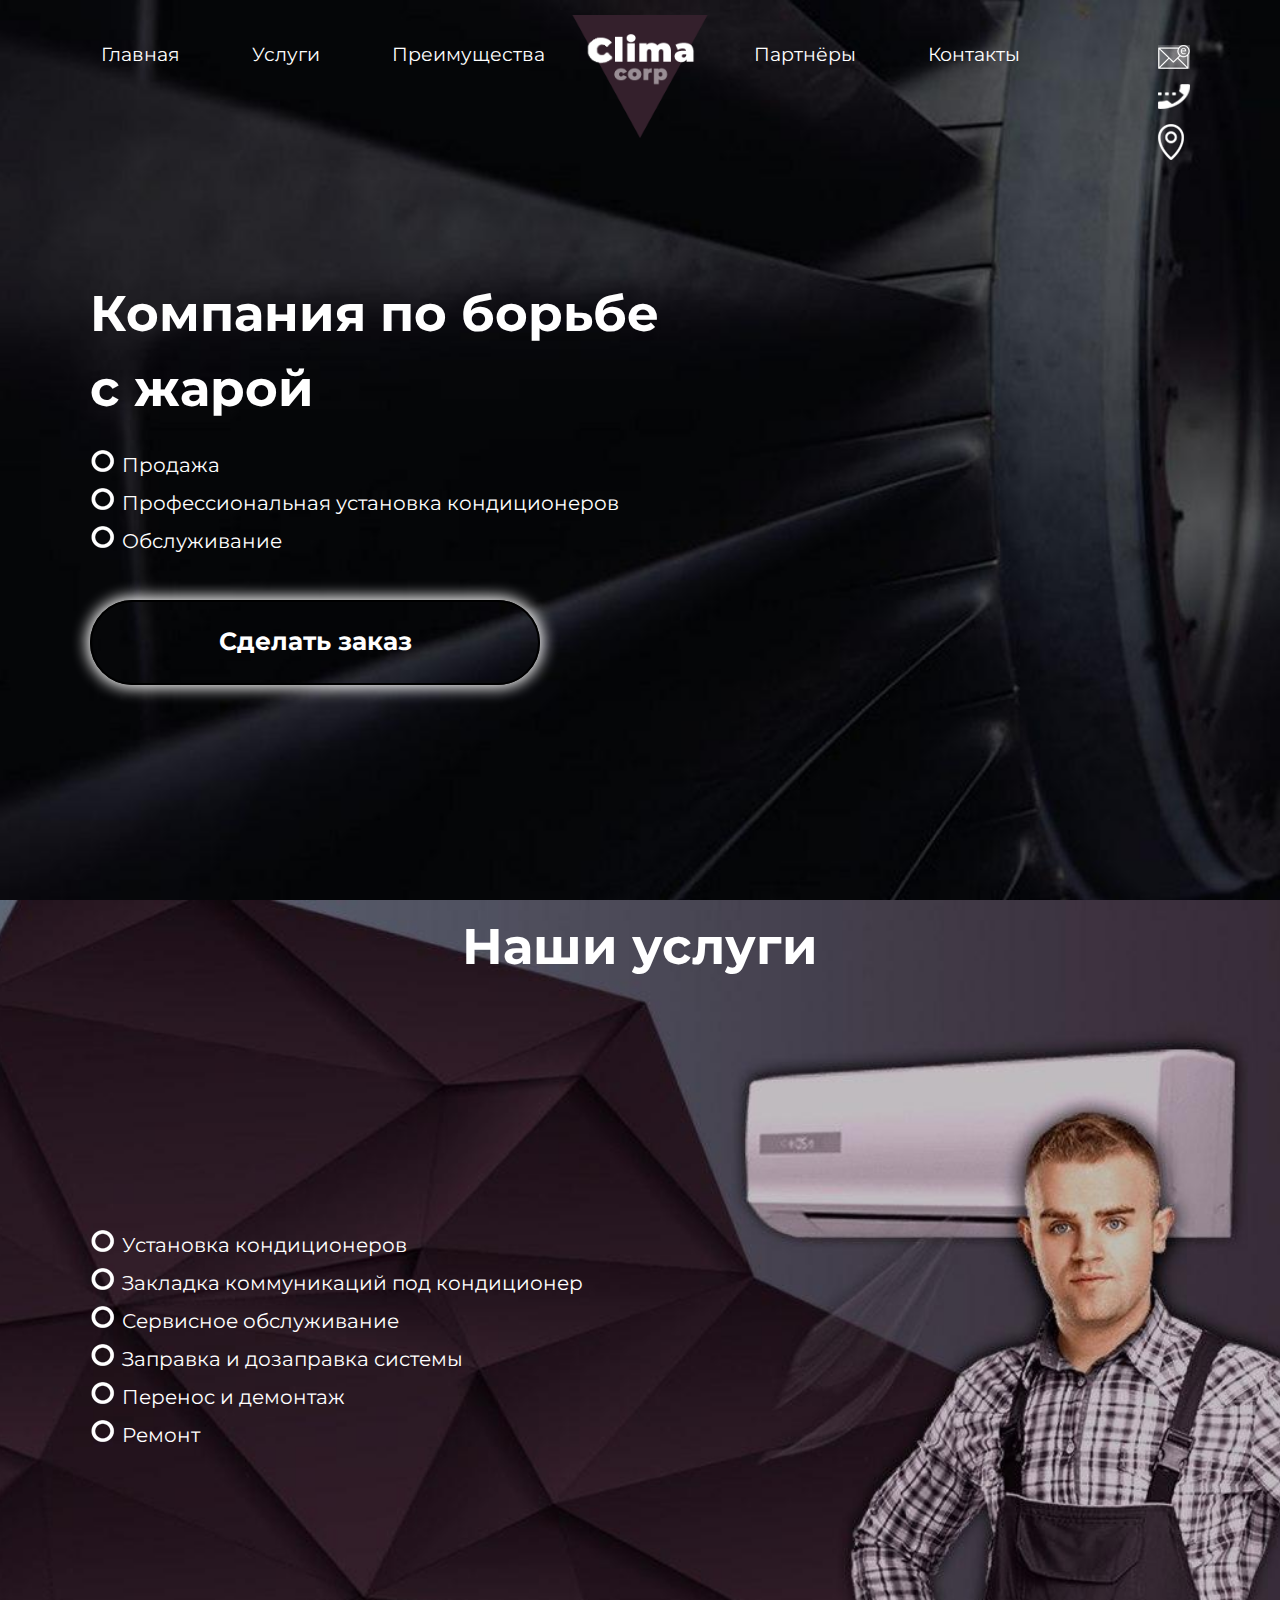
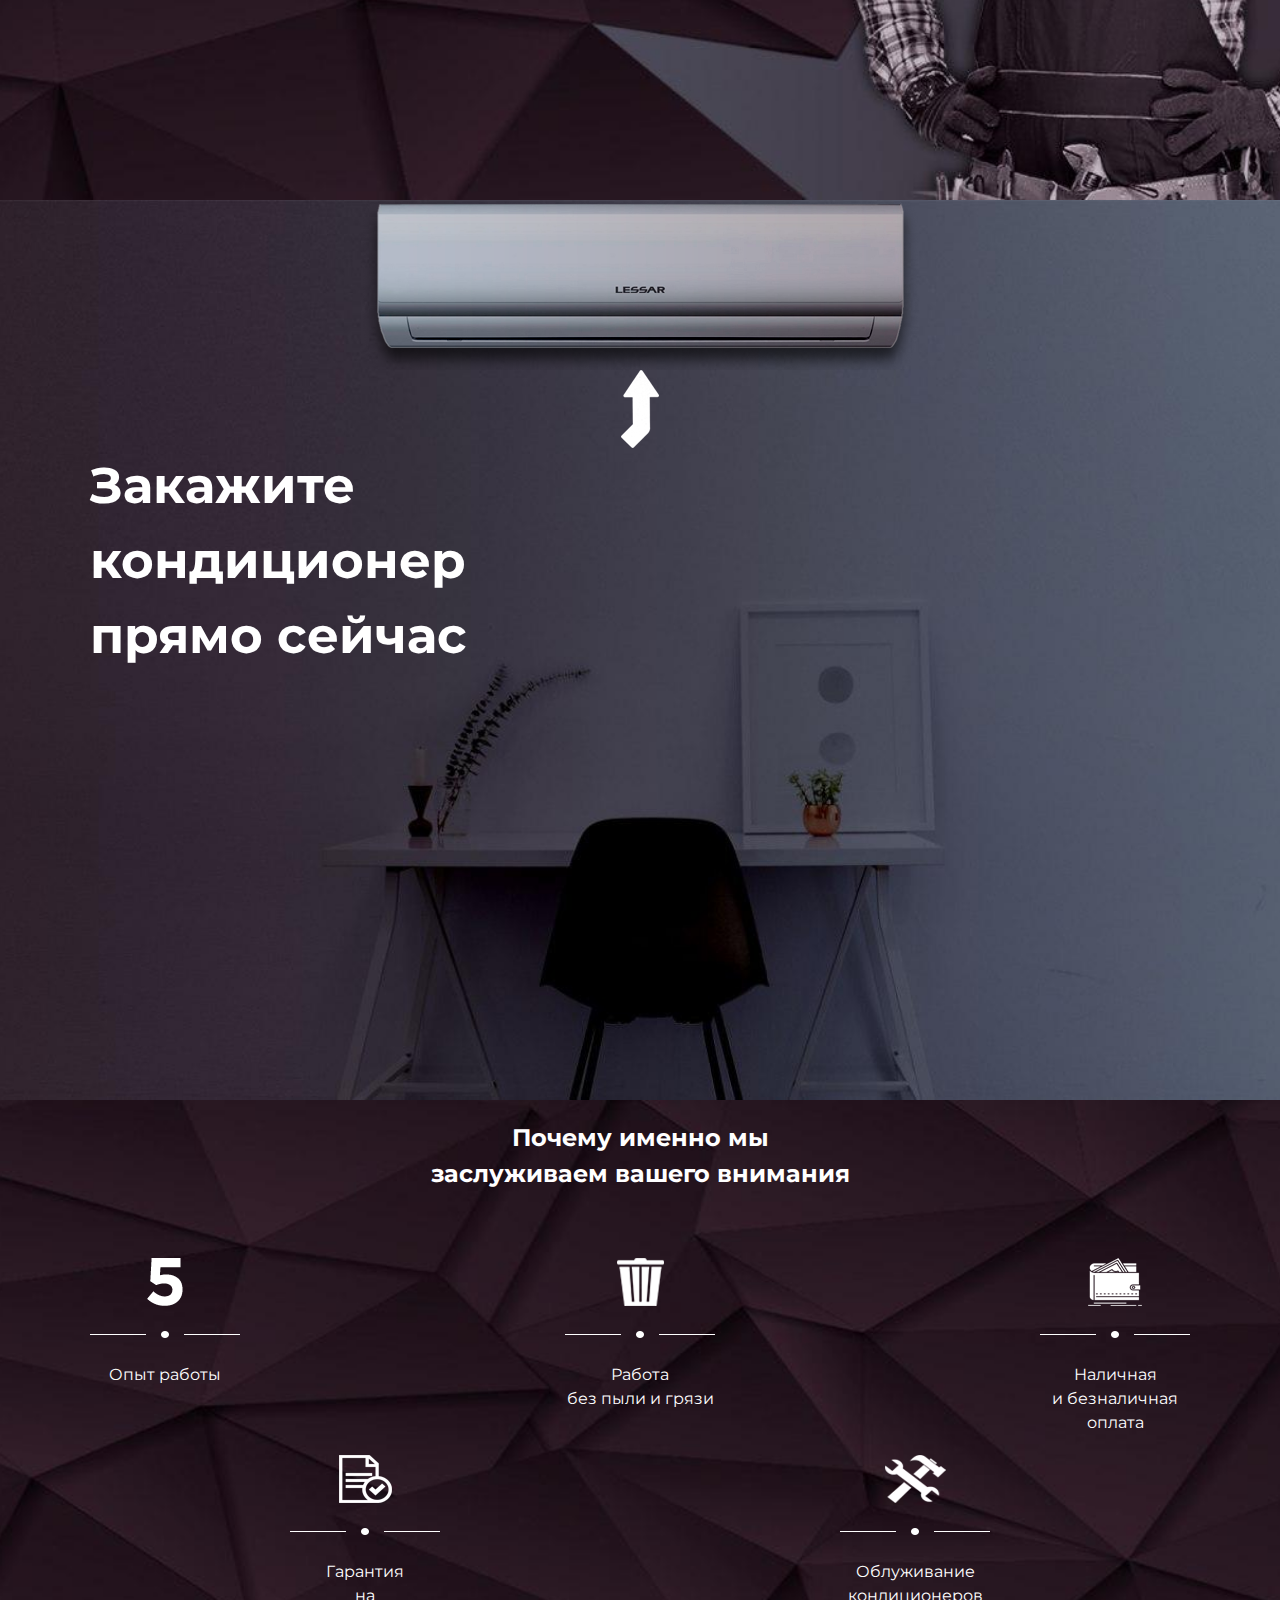
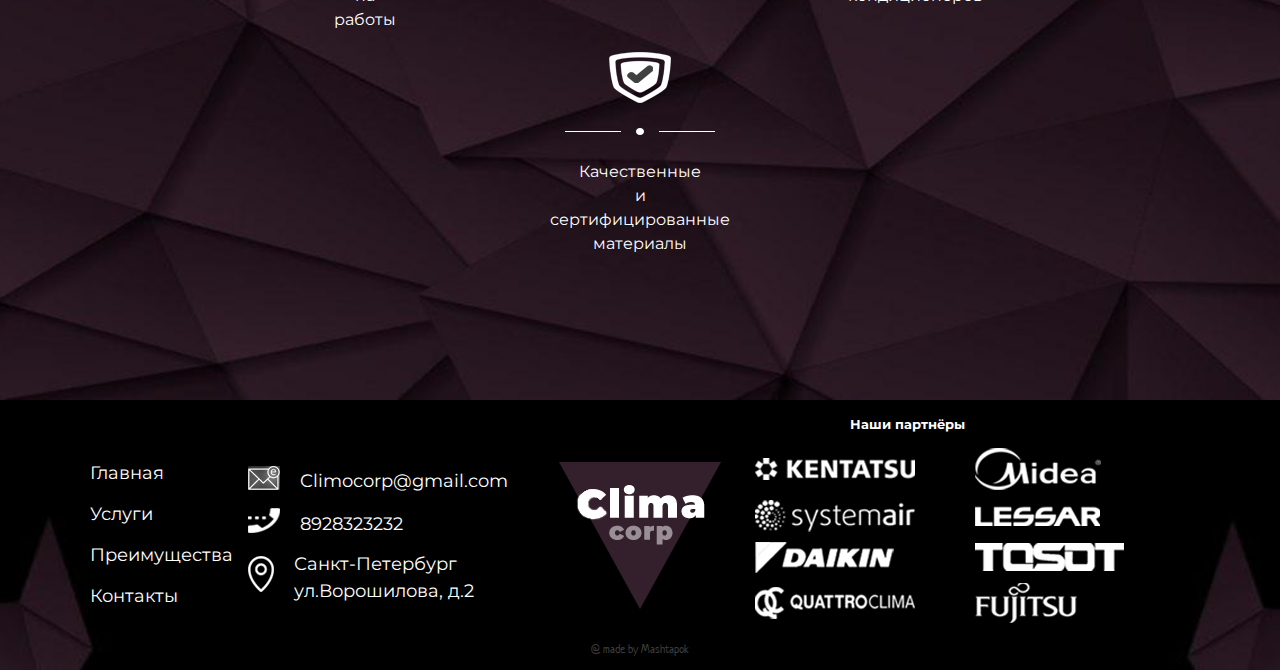
==== index.html @ 96b3e032 "fix" ====
<!DOCTYPE html>
<html lang="en">
  <head>
    <meta charset="UTF-8" />
    <meta name="format-detection" content="telephone=no" />
    <meta name="viewport" content="width=device-width, initial-scale=1, minimum-scale=1, maximum-scale=1, user-scalable=no" />
    <link rel="stylesheet" href="css/styles.css" />
    <link rel="stylesheet" href="css/fullpage.css" />
    <title>Clima corp</title>
  </head>

  <body>
    <!-- ------------------ HEADER ------------------- -->
    <header class="header">
      <div class="header__container">
        <div class="header__row">
          <nav class="header__menu menu">
            <div class="menu__icon icon-menu">
              <span></span>
              <span></span>
              <span></span>
            </div>

            <div class="menu__body menu__left">
              <ul class="menu__list">
                <li><a href="#main" class="menu__link">Главная</a></li>
                <li><a href="#services" class="menu__link">Услуги</a></li>
                <li><a href="#about" class="menu__link">Преимущества</a></li>
              </ul>
            </div>
          </nav>

          <div class="header__logo">
            <img src="images/logo.png" alt="logo" />
          </div>
            <div class="menu__body menu__right">
              <ul class="menu__list">
                <li><a href="#partners" class="menu__link">Партнёры</a></li>
                <li><a href="#contacts" class="menu__link">Контакты</a></li>
              </ul>
            </div>

            <div class="menu__contacts">

              <div class="menu__contacts__row">
                <img src="images/icons/mail.png" alt="mail">
                <p class="menu__contacts_contact" id="menu__contacts_mail">Climocorp@mail.ru</p>
              </div>
              <div class="menu__contacts__row">
                <img src="images/icons/phone.png" alt="phone">
                <p class="menu__contacts_contact" id="menu__contacts_phone">+79053543240</p>
              </div>
              <div class="menu__contacts__row">
                <img src="images/icons/place.png" alt="place">
                <p class="menu__contacts_contact" id="menu__contacts_place">Санкт-Петербург, ул.Ворошилова д2</p>
              </div>
            </div>

        </div>

        
          <div class="burger__row">
          
            <button class="burger__button"><span class="burger__lines"></span></button>
          
          <div class="burger__logo">
            <img src="images/logo.png" alt="logo">
          </div>
          <div class="burger__contacts">
            <div class="burger-icon"><img src="images/icons/mail.png"></div>
            <div class="burger-icon"><img src="images/icons/phone.png"></div>
          </div>

          <nav class="burger__menu_nav">
            <div class="burger__menu_nav-item"><a href="#services">Услуги</a></div>
            <div class="burger__menu_nav-item"><a href="#about">Преимущества</a></div>
            <div class="burger__menu_nav-item"><a href="#partners">Партнёры</a></div>
          </nav>

        </div>

        </div>
      </div>
    </header>

    <!-- ------------------ CONTENT ------------------- -->
    <div id="fullpage">
      <div class="section" id="main">
        <div class="container">
          <div class="section__header">
            <h1>
              Компания по борьбе<br />
              с жарой
            </h1>
          </div>
          <div class="section__list">
            <ul>
              <li>Продажа</li>
              <li>Профессиональная установка кондиционеров</li>
              <li>Обслуживание</li>
            </ul>
          </div>
          <div class="button__block"><button class="main-button" id="mainButton">Сделать заказ</button></div>
        </div>
      </div>

      
<!-- ------------------  ------------------- -->
      <div class="section" id="services">
        <div class="container">
          <div class="services__header"><h1>Наши услуги</h1></div>
          <div class="section__list">
            <ul>
              <li>Установка кондиционеров</li>
              <li>Закладка коммуникаций под кондиционер</li>
              <li>Сервисное обслуживание</li>
              <li>Заправка и дозаправка системы</li>
              <li>Перенос и демонтаж</li>
              <li>Ремонт</li>
            </ul>
          </div>
        </div>
      </div>
<!-- ------------------  ------------------- -->
      <div class="section" id="section2">
        <div class="container section_flex">
          <div class="condition__block">
            <div class="condition__bg"></div>
            <div class="preload_image"></div>
          </div>

          <div class="arrow__up"><img src="images/arrow-up.png"></div>
          <div class="arrow__block">
            <svg id="arrow-upRight"
              xmlns="http://www.w3.org/2000/svg"
              xmlns:xlink="http://www.w3.org/1999/xlink"
              width="38px"
              height="78px"
            >
              <image
                x="0px"
                y="0px"
                width="38px"
                height="78px"
                xlink:href="[data-uri]"
              />
            </svg>
          </div>
          <div class="condition-order__block">
            <h1 id="order-now">
              Закажите<br />
              кондиционер<br />
              прямо сейчас
            </h1>
          </div>
        </div>
      </div>
<!-- ------------------ ------------------- -->
      <div class="section" id="about">
        <div class="container about-us_section">
          <div class="about-us__header">
            <h2>
              Почему именно мы<br />
              заслуживаем вашего внимания
            </h2>
          </div>
          <div class="about-us__block">
            <div class="about__row-first">
              <div class="about__card">
                <img class="about__card_icon" src="images/five-years.png" />
                <img class="about__card_line" src="images/line.png" />
                <p>Опыт работы</p>
              </div>
              <div class="about__card">
                <img class="about__card_icon" src="images/trash.png" />
                <img class="about__card_line" src="images/line.png" />
                <p>
                  Работа<br />
                  без пыли и грязи
                </p>
              </div>
              <div class="about__card">
                <img class="about__card_icon" src="images/pay.png" />
                <img class="about__card_line" src="images/line.png" />
                <p>
                  Наличная<br />
                  и безналичная<br />
                  оплата
                </p>
              </div>
            </div>
            <div class="about__row-second">
              <div class="about__card">
                <img class="about__card_icon" src="images/garant.png" />
                <img class="about__card_line" src="images/line.png" />
                <p>
                  Гарантия<br />
                  на<br />
                  работы
                </p>
              </div>
              <div class="about__card">
                <img class="about__card_icon" src="images/service.png" />
                <img class="about__card_line" src="images/line.png" />
                <p>
                  Облуживание<br />
                  кондиционеров
                </p>
              </div>
            </div>
            <div class="about__row-third">
              <div class="about__card">
                <img class="about__card_icon" src="images/materials.png" />
                <img class="about__card_line" src="images/line.png" />
                <p>
                  Качественные<br />
                  и<br />
                  сертифицированные<br />
                  материалы
                </p>
              </div>
            </div>
          </div>
        </div>
      </div>
<!-- ------------------ FOOTER ------------------- -->
    <footer class="footer">
      <div class="footer__container">
        <div class="footer_row">
          <div class="footer__col40 col-left">
            <div class="footer-menu">
              <ul>
                <li><a href="#main">Главная</a></li>
                <li><a href="#services">Услуги</a></li>
                <li><a href="#about">Преимущества</a></li>
                <li><a href="#contacts">Контакты</a></li>
              </ul>
            </div>
            <div class="footer-contacts" id="contacts">
              <div class="contact mail"><span>Climocorp@gmail.com</span></div>
              <div class="contact phone"><span>8928323232</span></div>
              <div class="contact place">
                <span>Санкт-Петербург<br> ул.Ворошилова, д.2</span>
              </div>
            </div>
          </div>
<div class="footer__adaptive_contacts">
  <div class="footer__adaptive_header">
<h5>Контакты</h5>
  </div>
  <div class="footer__adaptive_main">
    <span><img src="images/icons/mail.png" alt="mail"></span>
    <span><img src="images/icons/place.png" alt="place"></span>
    <span><img src="images/icons/phone.png" alt="phone"></span>
  </div>
  <div class="footer__adaptive_policy">
    <a href="">Политика конфиденциальности</a>
  </div>
</div>

          <div class="footer__col20">
            <img src="images/logo.png" alt="" />
          </div>
          <div class="footer__col40 col-right">
            <div class="partners__header">
              <h5>Наши партнёры</h5>
            </div>
            <div class="partners__block" id="partners">
              <div class="partner">
                <img src="images/partners/partner1.png" />
              </div>
              <div class="partner">
                <img src="images/partners/partner2.png" alt="kentatsu" />
              </div>
              <div class="partner">
                <img src="images/partners/partner3.png" alt="quattrloclimo" />
              </div>
              <div class="partner">
                <img src="images/partners/partner4.png" alt="lessar" />
              </div>
              <div class="partner">
                <img src="images/partners/partner5.png" alt="systemair" />
              </div>
              <div class="partner">
                <img src="images/partners/partner6.png" alt="fujitsu" />
              </div>
              <div class="partner">
                <img src="images/partners/partner7.png" alt="midea" />
              </div>
              <div class="partner">
                <img src="images/partners/partner8.png" alt="" />
              </div>
            </div>
          </div>

        </div>
        <div class="author"><a href="https://teleg.run/gowxking">@ made by Mashtapok</a></div>

      </div>
    </footer>

    <a class="back_to_top" title="Наверх">&uarr;</a>

<!----- Главная заявка ----->
<div class="modal-container" tabindex="-1">

  <div class="modal-close"><img src="images/icons/close.png" alt="close" title="Закрыть"></div>

  <div class="modal modal-active">
    <div class="modal-content">
      <div class="modal-col-8">
        <form action="#" id="main-form">
          <div class="main-form-header">
            <h2>Оставить заявку</h2>
          </div>
          <div class="main-form-container">
            <div class="main-form-row">
              <div class="main-form-name__block">
                <div class="main-formControl">
                  <label for="main-form-name">Ваше имя</label>
                  <input name="main-form-name" type="text" placeholder="Введите имя">
                </div>
              </div>
              <div class="main-form-lastname__block">
                <div class="main-formControl">
                  <label for="main-form-lastname">Ваша фамилия</label>
                  <input name="main-form-lastname" type="text" placeholder="Введите фамилию">
                </div>
              </div>
            </div>
            <div class="main-form-square__block">
              <div class="main-formControl">
                <label for="main-form-square">Площадь помещения</label>
                <input name="main-form-square" type="number" placeholder="Квадратные метры">
              </div>
            </div>
            <div class="main-form-phone__block">
              <div class="main-formControl">
                <label for="main-form-phone">Номер телефона</label>
                <input name="main-form-phone" id="main-form-phone" type="tel" placeholder="Введите номер">
              </div>
            </div>
            <div class="main-form-submit__block">
              <button type="submit" id="main-form-submitButton">Отправить</button>
            </div>
          </div>
        </form>
      </div>
      <div class="modal-col-4">
        <div class="main-form-contacts">
          <div class="main-form-contacts-header">
            <h2>Наши контакты</h2>
          </div>

          <div class="main-form-contacts-container">
            <div class="main-form-contact__block">
              <p class="small-label">E-mail:</p>
              <p class="main-form-contact-text">climocorp@mail.ru</p>
            </div>
            <div class="main-form-contact__block">
              <p class="small-label">Номер телефона:</p>
              <p class="main-form-contact-text">+7 921 592-05-76</p>
            </div>
            <div class="main-form-contact__block">
              <p class="small-label">Адрес компании:</p>
              <p class="main-form-contact-text">Санкт-Петербург, ул.Ворошилова, д.2</p>
            </div>
          </div>
        </div>
      </div>
    </div>
    <div class="modal-footer">
      <p>Отправляя форму, я соглашаюсь с <a href="#">политикой</a>
        обработки персональных данных</p>
    </div>
  </div>
</div>
<!--- Главная заявка --->

<!---- Популярные модели ---->
<div class="modal-container popular-modal-container" tabindex="-1">
  <div class="popular-modal-close"><img src="images/icons/close.png" alt="close" title="Закрыть"></div>
  <div class="popular-modal">

    <div class="popular-modal-content">

      <div class="popular-modal-header">
        <h2>Самые популярные модели 2019-2020г.</h2>
      </div>

      <div class="popular-modal-body">
    
        <div class="popular-modal__row">
          <div class="popular-modal-card">
            <div class="popular-modal-card-image">
              <img src="images/popular-models/lesser1.png" alt="lesser">
              <span class="popular-modal-card-logo">Lesser</span>
            </div>
            <div class="popular-modal-card-title"><h3>LS-H07KPA2</h3></div>
            <div class="popular-modal-card-price"><p>17.000руб.</p></div>
            <button class="popular-modal-card-orderBtn">Заказать</button>
          </div>
          <div class="popular-modal-card">
            <div class="popular-modal-card-image">
              <img src="images/popular-models/lesser2.png" alt="lesser">
              <span class="popular-modal-card-logo">Lesser</span>
            </div>
            <div class="popular-modal-card-title"><h3>LU-HE07KPA2</h3></div>
            <div class="popular-modal-card-price"><p>27.000руб.</p></div>
            <button class="popular-modal-card-orderBtn">Заказать</button>
          </div>
        </div>
  
        <div class="popular-modal__row">
          <div class="popular-modal-card">
            <div class="popular-modal-card-image">
              <img src="images/popular-models/kentatsu.png" alt="lesser">
              <span class="popular-modal-card-logo">Kentatsu</span>
            </div>
            <div class="popular-modal-card-title"><h3>KSJB26HFAN1</h3></div>
            <div class="popular-modal-card-price"><p>19.000руб.</p></div>
            <button class="popular-modal-card-orderBtn">Заказать</button>
          </div>
          <div class="popular-modal-card">
            <div class="popular-modal-card-image">
              <img src="images/popular-models/midea.png" alt="lesser">
              <span class="popular-modal-card-logo">Midea</span>
            </div>
            <div class="popular-modal-card-title"><h3>MA-07N1DO-I</h3></div>
            <div class="popular-modal-card-price"><p>30.000руб.</p></div>
            <button class="popular-modal-card-orderBtn">Заказать</button>
          </div>
        </div>

      </div>

    </div>
  </div>
</div>
<!-- Популярные модели -->

<!---- Заказать популярную модель ---->
<div class="modal-container order-modal-container" tabindex="-1">
  <div class="order-modal">

    <div class="order-modal-content">

      <div class="order-modal-body">
          <form action="#" id="order-form">
            <div class="order-form-name__block">
              <div class="main-formControl">
                <label for="order-form-name">Ваше имя</label>
                <input name="order-form-name" type="text" placeholder="Введите имя">
              </div>
            </div>
          <div class="order-form-phone__block">
            <div class="main-formControl">
              <label for="order-form-phone">Номер телефона</label>
              <input name="order-form-phone" id="main-form-phone" type="tel" placeholder="Введите номер">
            </div>
          </div>
          <div class="main-form-submit__block">
            <button type="submit" id="order-form-submitButton">Отправить</button>
          </div>
          </form>
          <div class="order-modal-footer">
            <p>Отправляя форму, я соглашаюсь с <a href="#">политикой</a>
              обработки персональных данных</p>
          </div>
      </div>
    </div>
  </div>
</div>
<!-- Заказать популярную модель -->

    </div>

    <script type="text/javascript" src="js/fullpage.min.js"></script>
    <script type="text/javascript" src="js/scripts.js"></script>
    <script src="https://code.jquery.com/jquery-3.5.1.slim.min.js" 
    integrity="sha384-DfXdz2htPH0lsSSs5nCTpuj/zy4C+OGpamoFVy38MVBnE+IbbVYUew+OrCXaRkfj" 
    crossorigin="anonymous"></script>
    <script type="text/javascript">
      new fullpage("#fullpage", {
        //options
        autoScrolling: false,
        fitToSection: false,
      });
    </script>
  </body>
</html>
---- css/styles.css ----
@import url("https://fonts.googleapis.com/css2?family=Montserrat:wght@300;400;900&display=swap");
@import "reset.css";
@import "header.css";
@import "go_to_top.css";
@import "modal.css";
@import "popular-modal.css";
@import "order-popular-modal.css";
@import url("https://fonts.googleapis.com/css2?family=Neucha&display=swap");

html,
body {
  font-family: "Montserrat", sans-serif;
  color: #fff;
}
a {
  color: #fff;
}

.container {
  max-width: 1150px;
  padding: 0 25px;
  margin: 0 auto;
}
.section__header {
  /* margin-top: 30px; */
  margin-top: 60px;
}
.section__header h1 {
  font-size: 50px;
}
.section__list {
  margin: 10px 0 40px 0;
}
.section__list ul {
  list-style-image: url("../images/list-marker.png");
  font-size: 20px;
  padding: 0;
  list-style-position: inside;
}
.section__list ul li {
  padding: 4px 0 4px 0;
}
.main-button {
  cursor: pointer;
  width: 450px;
  height: 85px;
  font-size: 25px;
  font-weight: bold;
  color: white;
  box-shadow: 0 0 15px 3px white;
  border: 2px solid #000;
  border-radius: 60px;
  background: transparent;
  -webkit-transition: all 0.3s;
  -moz-transition: all 0.3s;
  -o-transition: all 0.3s;
  transition: all 0.3s;
}
.main-button:hover {
  color: black;
  background: white;
  border: none;
  transform: scale(1.05);
}

/* -----------------------------------------------  Услуги -----------------------------------------------*/
.services__header {
  text-align: center;
  position: absolute;
  top: 1%;
  left: 50%;
  transform: translateX(-50%);
}
.services__header h1 {
  font-size: 50px;
}

/* -----------------------------------------------  Кондиционер -----------------------------------------------*/
.section_flex {
  height: 100%;
  display: flex;
  flex-flow: column;
  justify-content: flex-start;
}
.condition__block {
  /* position: relative;
  bottom: 150px; */
  display: flex;
  justify-content: center;
}
.condition__bg {
  width: 555px;
  height: 170px;
  -webkit-transition: all 0.3s ease-out;
  -moz-transition: all 0.3s ease-out;
  -o-transition: all 0.3s ease-out;
  transition: all 0.3s ease-out;
  background-image: url("../images/condition.png");
  background-repeat: no-repeat;
  cursor: pointer;
}
.condition__bg:hover {
  -webkit-transform: scale(1.005) translateY(-5px);
  transform: scale(1.005) translateY(-5px);
}
/* меняем фон только для устройства с мышкой */
@media (pointer: fine) {
  .condition__bg:hover {
    background-image: url("../images/condition-hover.png");
  }
}
.condition-order__block h1 {
  font-size: 50px;
  display: inline-block;
}
.arrow__block {
  display: flex;
  justify-content: center;
}
.arrow__up {
  display: none;
  justify-content: center;
}

/* -----------------------------------------------  О нас -----------------------------------------------*/
.about-us_section {
  height: 100%;
  display: flex;
  flex-direction: column;
}
.about-us__header {
  text-align: center;
  flex: 0 0 12%;
  margin-top: 20px;
  margin-bottom: 10px;
}
.about-us__block {
  flex: 1 0;
}
.about__row-first {
  display: flex;
  justify-content: space-between;
  margin: 20px 0;
}
.about__row-second {
  display: flex;
  justify-content: space-around;
}
.about__row-third {
  display: flex;
  justify-content: center;
  margin: 20px 0;
}
.about__card {
  text-align: center;
}
.about__card_line {
  margin: 25px auto;
}
.about__card_icon {
  margin: 0 auto;
}

/* -----------------------------------------------  FOOTER -----------------------------------------------*/
.footer__container {
  max-width: 1130px;
  padding: 0 15px;
  margin: 0 auto;
  height: 100%;
  display: flex;
  align-items: center;
}
footer {
  background: url("../images/footer.jpg");
  background-repeat: no-repeat;
  background-size: cover;
  background-position: center;
  height: 270px;
}
.footer_row {
  display: flex;
  align-items: center;
}
.footer__col40 {
  flex-basis: 40%;
}
.footer__col40.col-left {
  display: flex;
  align-items: center;
}
.footer__col40.col-right {
  position: relative;
}
.footer__col20 {
  flex-basis: 20%;
}
.footer__col20 img {
  max-width: 250px;
  margin: 0 auto;
}
.footer-menu ul {
  padding: 0;
}
.footer-menu li {
  list-style: none;
  font-size: 18px;
  padding: 7px 0;
  list-style-position: inside;
}
.footer-contacts {
  margin: 0 0 0 15px;
}
.contact {
  font-size: 18px;
  margin: 10px 0;
}
.contact span {
  display: flex;
  align-items: center;
}
.contact.mail span:before {
  content: url("/images/icons/mail.png");
  padding-right: 20px;
}
.contact.phone span:before {
  content: url("/images/icons/phone.png");
  padding-right: 20px;
}
.contact.place span:before {
  content: url("../images/icons/place.png");
  padding-right: 20px;
}
.partners__header {
  position: absolute;
  top: -50px;
  left: 100px;
  font-weight: 400;
}
.partners__block {
  display: flex;
  flex-flow: wrap;
  justify-content: center;
}
.partner {
  padding: 5px;
  display: flex;
  align-items: center;
  flex: 0 0 50%;
}

.footer__adaptive_contacts {
  display: none;
  width: 100%;
}
.footer__adaptive_header {
  text-align: center;
}
.footer__adaptive_header h5 {
  font-size: 25px;
  margin: 10px 0;
}
.footer__adaptive_main {
  display: flex;
  align-items: center;
  justify-content: space-evenly;
  margin: 15px 0;
}
.footer__adaptive_policy {
  position: absolute;
  left: 50%;
  bottom: 15px;
  transform: translate(-50%, -40px);
  white-space: nowrap;
  font-size: 12px;
}
.author {
  position: absolute;
  bottom: 0;
  left: 50%;
  transform: translate(-50%, -10px);
}
.author a {
  color: #ffffff40;
  font-size: 12px;
  font-family: "Neucha", cursive;
  transition: 0.2s color;
}
.author a:hover {
  color: #9e9e9e;
}

/* -------------------------------------- Media ----------------------------------------- */

@media screen and (max-width: 1100px) {
  .footer__col40 {
    flex-basis: 45%;
  }
  .footer__col20 {
    flex-basis: 10%;
    margin: 0 10px;
  }
  .footer__col20 img {
    max-width: 130px;
  }
  .contact {
    font-size: 16px;
  }
  .footer-menu li {
    font-size: 16px;
  }
}

@media screen and (max-width: 860px) {
  footer {
    height: 450px;
  }
  .footer__container {
    align-items: flex-start;
  }
  .footer_row {
    flex-direction: column-reverse;
  }
  .footer__col20 {
    display: none;
  }
  .footer__col40.col-left {
    display: none;
  }
  .partner {
    flex: 0 0 34%;
  }
  .partners__header {
    text-align: center;
    position: initial;
  }
  .partners__header h5 {
    font-size: 25px;
    margin: 10px 0;
  }
  .condition__block {
    position: initial;
    bottom: 0;
    display: flex;
    flex: 0 1 auto;
    justify-content: center;
    margin-top: 50px;
  }
  .condition-order__block {
    align-self: center;
  }
  .arrow__block {
    display: none;
  }
  .arrow__up {
    display: flex;
  }
  .footer__adaptive_contacts {
    display: block;
  }
}

@media screen and (max-width: 600px) {
  .condition__bg {
    background-size: contain;
  }
}

@media screen and (max-width: 500px) {
  .main-button {
    width: 100%;
    height: 60px;
  }
  .condition-order__block h1 {
    font-size: 30px;
  }
  .about__card {
    font-size: 13px;
  }
  .about__card_line {
    width: 100px;
  }
  .arrow__up {
    position: relative;
    bottom: 35px;
  }
  .condition-order__block {
    position: relative;
    top: 30px;
  }
  .services__header {
    transform: none;
    position: initial;
  }
}

@media screen and (max-width: 350px) {
  .section__list ul {
    list-style-image: none;
  }
  .section__header h1 {
    font-size: 30px;
  }
  .services__header h1 {
    font-size: 30px;
    white-space: nowrap;
  }
  .section__list ul {
    font-size: 16px;
  }
  .about__card_icon {
    max-height: 35px;
  }
  .about__card_line {
    width: 64px;
  }
}

@media screen and (max-width: 350px) and (max-height: 400px) {
  .button__block {
    margin-bottom: 30px;
  }
}

/* ------------  fullpage css ---------------*/
.section {
  background-repeat: no-repeat;
  background-size: cover;
  background-position: center;
}
#main {
  background-image: url("../images/main-screen.jpg");
}
#services {
  background-image: url("../images/second-screen-with-model.jpg");
}
#section2 {
  background-image: url("../images/third-screen.jpg");
  background-position: bottom;
}
#about {
  background-image: url("../images/fourth-screen.jpg");
}

@media screen and (max-width: 700px) {
  #services {
    background-image: url("../images/second-screen.jpg");
  }
}
.preload_image {
  background-image: url("../images/condition-hover.png");
  display: none;
}

.arrow__block svg {
  animation-name: arrow;
  animation-duration: 2s;
  animation-iteration-count: infinite;
}
.arrow__up img {
  animation-name: arrow;
  animation-duration: 2s;
  animation-iteration-count: infinite;
}

@keyframes arrow {
  0% {
    transform: translateY(0);
    animation-timing-function: ease-in-out;
  }
  50% {
    transform: translateY(-10px) scale(1.05);
  }
  100% {
    transform: translateY(0);
  }
}
---- css/fullpage.css ----
/*!
 * fullPage 3.0.8
 * https://github.com/alvarotrigo/fullPage.js
 *
 * @license GPLv3 for open source use only
 * or Fullpage Commercial License for commercial use
 * http://alvarotrigo.com/fullPage/pricing/
 *
 * Copyright (C) 2018 http://alvarotrigo.com/fullPage - A project by Alvaro Trigo
 */
html.fp-enabled,
.fp-enabled body {
    margin: 0;
    padding: 0;
    overflow-x:hidden;

    /*Avoid flicker on slides transitions for mobile phones #336 */
    -webkit-tap-highlight-color: rgba(0,0,0,0);
}
.fp-section {
    position: relative;
    -webkit-box-sizing: border-box; /* Safari<=5 Android<=3 */
    -moz-box-sizing: border-box; /* <=28 */
    box-sizing: border-box;
}
.fp-slide {
    float: left;
}
.fp-slide, .fp-slidesContainer {
    height: 100%;
    display: block;
}
.fp-slides {
    z-index:1;
    height: 100%;
    overflow: hidden;
    position: relative;
    -webkit-transition: all 0.3s ease-out; /* Safari<=6 Android<=4.3 */
    transition: all 0.3s ease-out;
}
.fp-section.fp-table, .fp-slide.fp-table {
    display: table;
    table-layout:fixed;
    width: 100%;
}
.fp-tableCell {
    display: table-cell;
    vertical-align: middle;
    width: 100%;
    height: 100%;
}
.fp-slidesContainer {
    float: left;
    position: relative;
}
.fp-controlArrow {
    -webkit-user-select: none; /* webkit (safari, chrome) browsers */
    -moz-user-select: none; /* mozilla browsers */
    -khtml-user-select: none; /* webkit (konqueror) browsers */
    -ms-user-select: none; /* IE10+ */
    position: absolute;
    z-index: 4;
    top: 50%;
    cursor: pointer;
    width: 0;
    height: 0;
    border-style: solid;
    margin-top: -38px;
    -webkit-transform: translate3d(0,0,0);
    -ms-transform: translate3d(0,0,0);
    transform: translate3d(0,0,0);
}
.fp-controlArrow.fp-prev {
    left: 15px;
    width: 0;
    border-width: 38.5px 34px 38.5px 0;
    border-color: transparent #fff transparent transparent;
}
.fp-controlArrow.fp-next {
    right: 15px;
    border-width: 38.5px 0 38.5px 34px;
    border-color: transparent transparent transparent #fff;
}
.fp-scrollable {
    overflow: hidden;
    position: relative;
}
.fp-scroller{
    overflow: hidden;
}
.iScrollIndicator{
    border: 0 !important;
}
.fp-notransition {
    -webkit-transition: none !important;
    transition: none !important;
}
#fp-nav {
    position: fixed;
    z-index: 100;
    margin-top: -32px;
    top: 50%;
    opacity: 1;
    -webkit-transform: translate3d(0,0,0);
}
#fp-nav.fp-right {
    right: 17px;
}
#fp-nav.fp-left {
    left: 17px;
}
.fp-slidesNav{
    position: absolute;
    z-index: 4;
    opacity: 1;
    -webkit-transform: translate3d(0,0,0);
    -ms-transform: translate3d(0,0,0);
    transform: translate3d(0,0,0);
    left: 0 !important;
    right: 0;
    margin: 0 auto !important;
}
.fp-slidesNav.fp-bottom {
    bottom: 17px;
}
.fp-slidesNav.fp-top {
    top: 17px;
}
#fp-nav ul,
.fp-slidesNav ul {
  margin: 0;
  padding: 0;
}
#fp-nav ul li,
.fp-slidesNav ul li {
    display: block;
    width: 14px;
    height: 13px;
    margin: 7px;
    position:relative;
}
.fp-slidesNav ul li {
    display: inline-block;
}
#fp-nav ul li a,
.fp-slidesNav ul li a {
    display: block;
    position: relative;
    z-index: 1;
    width: 100%;
    height: 100%;
    cursor: pointer;
    text-decoration: none;
}
#fp-nav ul li a.active span,
.fp-slidesNav ul li a.active span,
#fp-nav ul li:hover a.active span,
.fp-slidesNav ul li:hover a.active span{
    height: 12px;
    width: 12px;
    margin: -6px 0 0 -6px;
    border-radius: 100%;
 }
#fp-nav ul li a span,
.fp-slidesNav ul li a span {
    border-radius: 50%;
    position: absolute;
    z-index: 1;
    height: 4px;
    width: 4px;
    border: 0;
    background: #333;
    left: 50%;
    top: 50%;
    margin: -2px 0 0 -2px;
    -webkit-transition: all 0.1s ease-in-out;
    -moz-transition: all 0.1s ease-in-out;
    -o-transition: all 0.1s ease-in-out;
    transition: all 0.1s ease-in-out;
}
#fp-nav ul li:hover a span,
.fp-slidesNav ul li:hover a span{
    width: 10px;
    height: 10px;
    margin: -5px 0px 0px -5px;
}
#fp-nav ul li .fp-tooltip {
    position: absolute;
    top: -2px;
    color: #fff;
    font-size: 14px;
    font-family: arial, helvetica, sans-serif;
    white-space: nowrap;
    max-width: 220px;
    overflow: hidden;
    display: block;
    opacity: 0;
    width: 0;
    cursor: pointer;
}
#fp-nav ul li:hover .fp-tooltip,
#fp-nav.fp-show-active a.active + .fp-tooltip {
    -webkit-transition: opacity 0.2s ease-in;
    transition: opacity 0.2s ease-in;
    width: auto;
    opacity: 1;
}
#fp-nav ul li .fp-tooltip.fp-right {
    right: 20px;
}
#fp-nav ul li .fp-tooltip.fp-left {
    left: 20px;
}
.fp-auto-height.fp-section,
.fp-auto-height .fp-slide,
.fp-auto-height .fp-tableCell{
    height: auto !important;
}

.fp-responsive .fp-auto-height-responsive.fp-section,
.fp-responsive .fp-auto-height-responsive .fp-slide,
.fp-responsive .fp-auto-height-responsive .fp-tableCell {
    height: auto !important;
}

/*Only display content to screen readers*/
.fp-sr-only{
    position: absolute;
    width: 1px;
    height: 1px;
    padding: 0;
    overflow: hidden;
    clip: rect(0, 0, 0, 0);
    white-space: nowrap;
    border: 0;
}
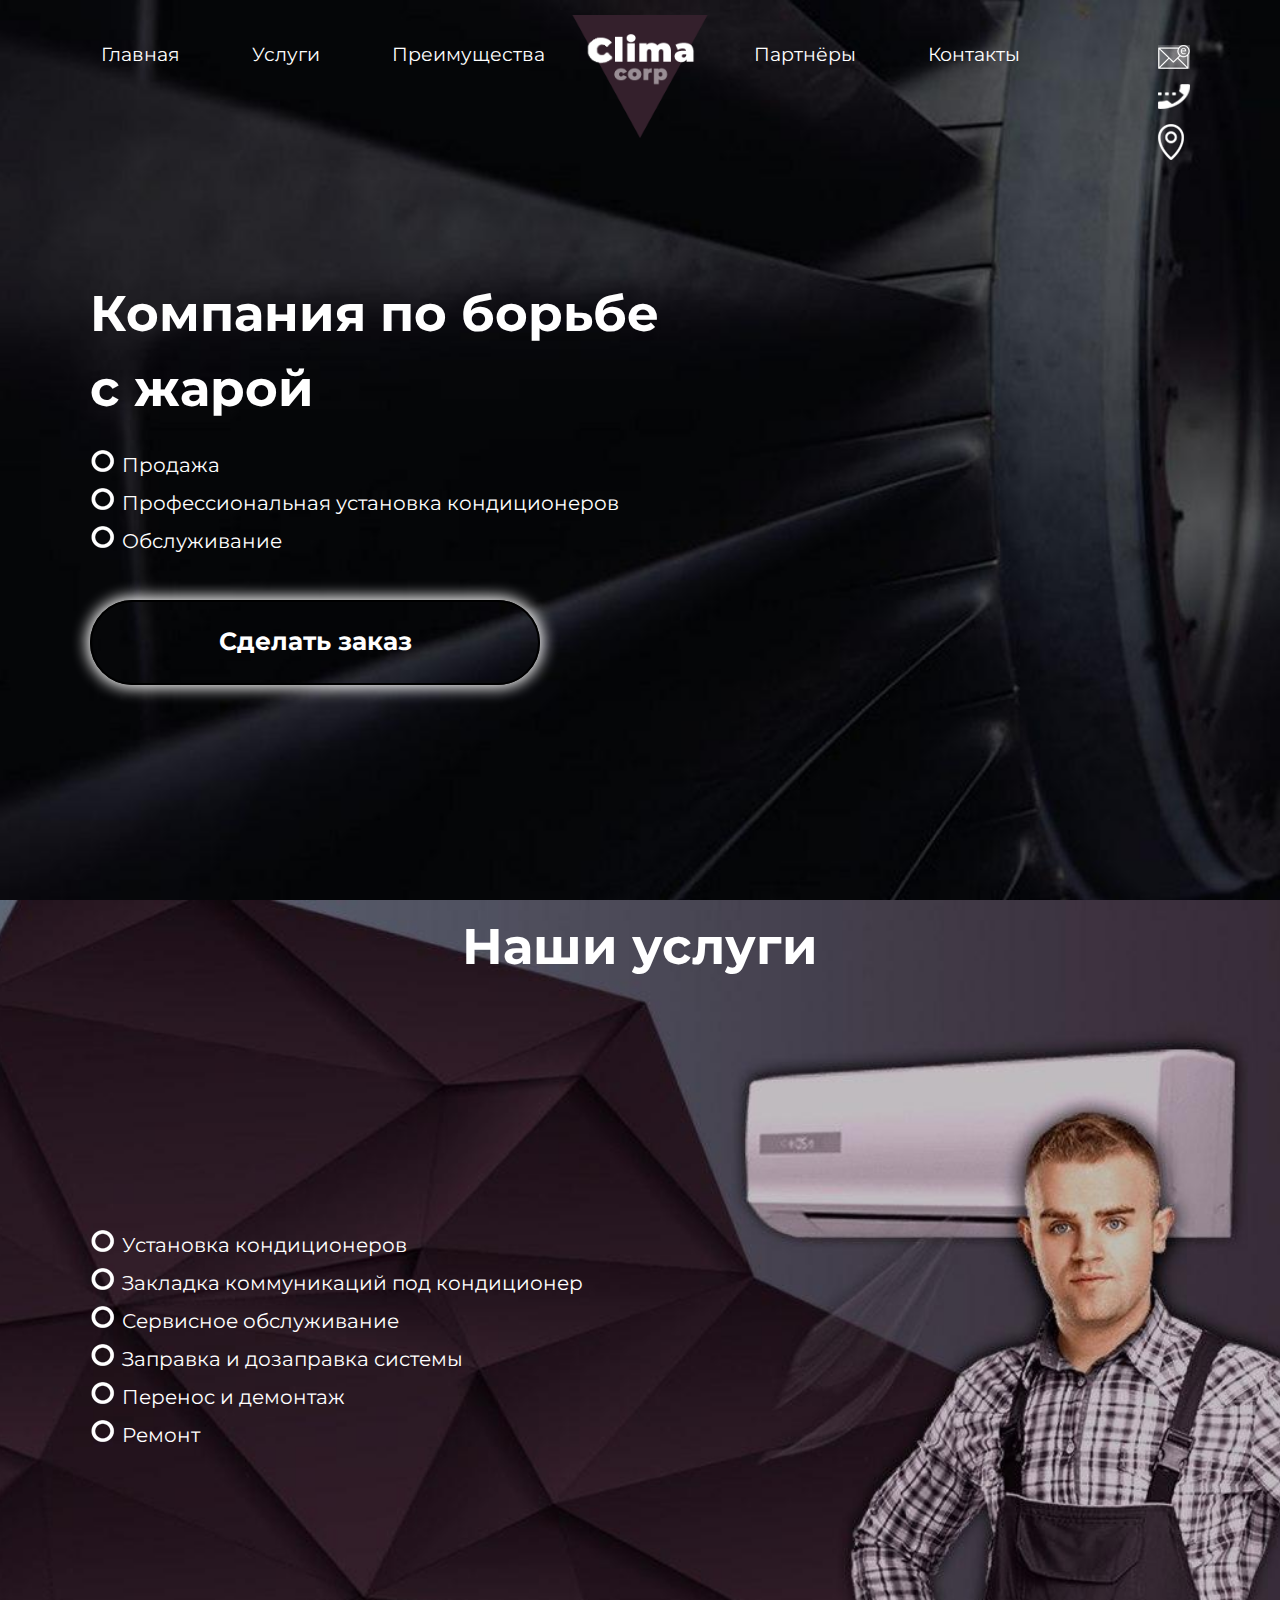
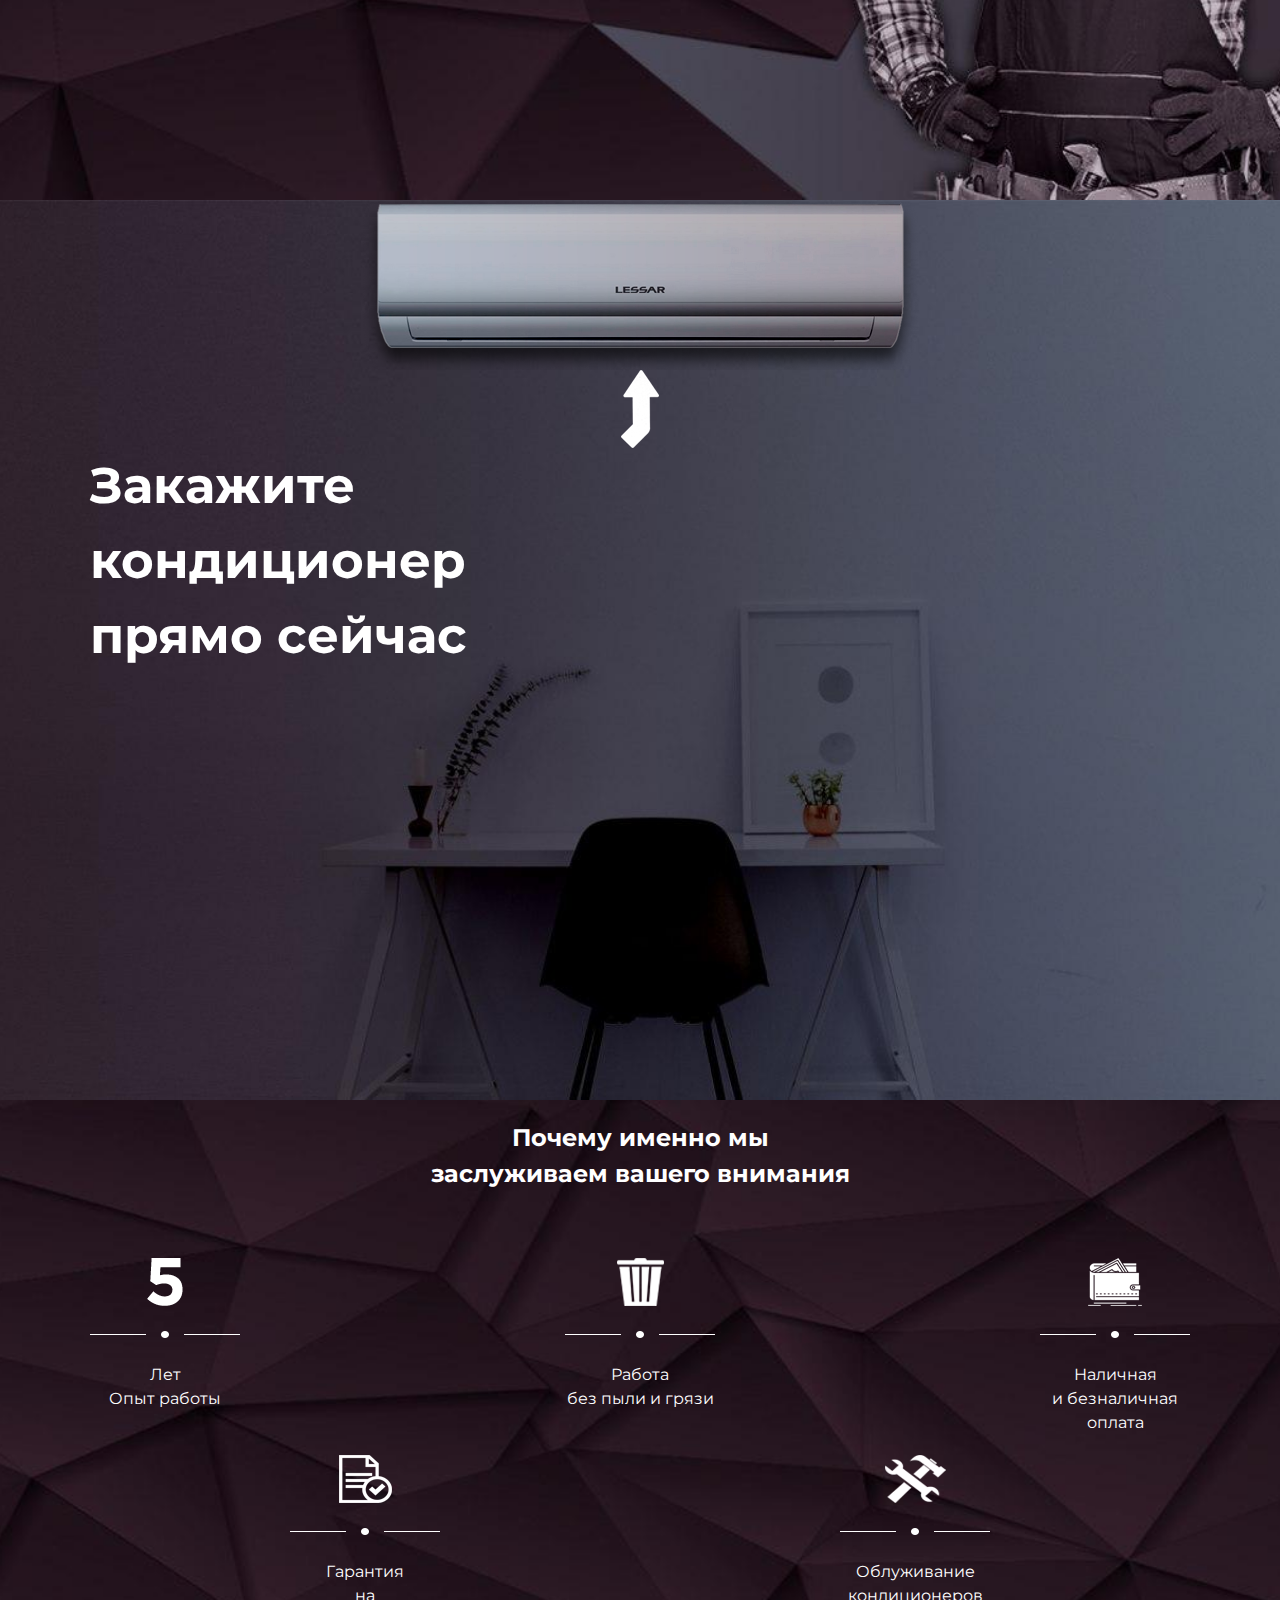
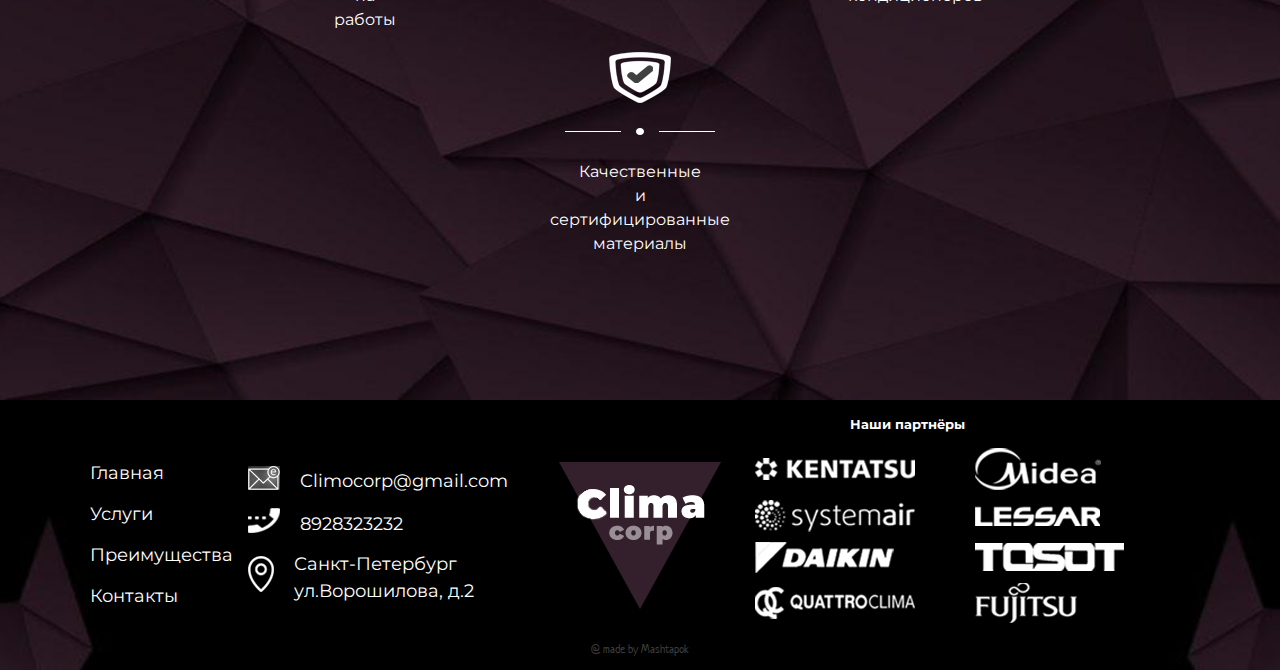
==== commit 268365c7: "add contacts-modal" ====
--- a/index.html
+++ b/index.html
@@ -1,5 +1,5 @@
 <!DOCTYPE html>
-<html lang="en">
+<html lang="ru">
   <head>
     <meta charset="UTF-8" />
     <meta name="format-detection" content="telephone=no" />
@@ -67,8 +67,8 @@
             <img src="images/logo.png" alt="logo">
           </div>
           <div class="burger__contacts">
-            <div class="burger-icon"><img src="images/icons/mail.png"></div>
-            <div class="burger-icon"><img src="images/icons/phone.png"></div>
+            <div class="burger-icon contactButtons"><img src="images/icons/mail.png"></div>
+            <div class="burger-icon contactButtons"><img src="images/icons/phone.png"></div>
           </div>
 
           <nav class="burger__menu_nav">
@@ -169,7 +169,7 @@
               <div class="about__card">
                 <img class="about__card_icon" src="images/five-years.png" />
                 <img class="about__card_line" src="images/line.png" />
-                <p>Опыт работы</p>
+                <p>Лет <br/>Опыт работы</p>
               </div>
               <div class="about__card">
                 <img class="about__card_icon" src="images/trash.png" />
@@ -249,12 +249,12 @@
 <h5>Контакты</h5>
   </div>
   <div class="footer__adaptive_main">
-    <span><img src="images/icons/mail.png" alt="mail"></span>
-    <span><img src="images/icons/place.png" alt="place"></span>
-    <span><img src="images/icons/phone.png" alt="phone"></span>
+    <span class="contactButtons"><img src="images/icons/mail.png" alt="mail"></span>
+    <span class="contactButtons"><img src="images/icons/place.png" alt="place"></span>
+    <span class="contactButtons"><img src="images/icons/phone.png" alt="phone"></span>
   </div>
   <div class="footer__adaptive_policy">
-    <a href="">Политика конфиденциальности</a>
+    <a href="privacy-policy.html">Политика конфиденциальности</a>
   </div>
 </div>
 
@@ -370,7 +370,7 @@
       </div>
     </div>
     <div class="modal-footer">
-      <p>Отправляя форму, я соглашаюсь с <a href="#">политикой</a>
+      <p>Отправляя форму, я соглашаюсь с <a href="privacy-policy.html">политикой</a>
         обработки персональных данных</p>
     </div>
   </div>
@@ -464,7 +464,7 @@
           </div>
           </form>
           <div class="order-modal-footer">
-            <p>Отправляя форму, я соглашаюсь с <a href="#">политикой</a>
+            <p>Отправляя форму, я соглашаюсь с <a href="privacy-policy.html">политикой</a>
               обработки персональных данных</p>
           </div>
       </div>
@@ -473,13 +473,42 @@
 </div>
 <!-- Заказать популярную модель -->
 
+<!---- Контакты модальное окно ---->
+<div class="contacts-modal-container" tabindex="-1">
+
+  <div class="modal-close"><img src="images/icons/close.png" alt="close" title="Закрыть"></div>
+
+  <div class="contacts-modal">
+    <div class="contacts-modal-content">
+          <div class="contacts-modal-header">
+            <h2>Наши контакты</h2>
+          </div>
+
+          <div class="modal-contacts-container">
+            <div class="modal-contacts__block">
+              <p class="contacts-modal-label">E-mail:</p>
+              <p class="modal-contacts-text">climocorp@mail.ru</p>
+            </div>
+            <div class="modal-contacts__block">
+              <p class="contacts-modal-label">Номер телефона:</p>
+              <p class="modal-contacts-text">+7 921 592-05-76</p>
+            </div>
+            <div class="modal-contacts__block">
+              <p class="contacts-modal-label">Адрес компании:</p>
+              <p class="modal-contacts-text">Санкт-Петербург, ул.Ворошилова, д.2</p>
+            </div>
+          </div>
+    </div>
+  </div>
+</div>
+<!---- Контакты модальное окно ---->
+
+
     </div>
 
     <script type="text/javascript" src="js/fullpage.min.js"></script>
     <script type="text/javascript" src="js/scripts.js"></script>
-    <script src="https://code.jquery.com/jquery-3.5.1.slim.min.js" 
-    integrity="sha384-DfXdz2htPH0lsSSs5nCTpuj/zy4C+OGpamoFVy38MVBnE+IbbVYUew+OrCXaRkfj" 
-    crossorigin="anonymous"></script>
+    <script type="text/javascript" src="js/modals.js"></script>
     <script type="text/javascript">
       new fullpage("#fullpage", {
         //options
--- a/css/styles.css
+++ b/css/styles.css
@@ -5,8 +5,8 @@
 @import "modal.css";
 @import "popular-modal.css";
 @import "order-popular-modal.css";
+@import "contacts-modal.css";
 @import url("https://fonts.googleapis.com/css2?family=Neucha&display=swap");
-
 html,
 body {
   font-family: "Montserrat", sans-serif;
@@ -219,11 +219,11 @@
   align-items: center;
 }
 .contact.mail span:before {
-  content: url("/images/icons/mail.png");
+  content: url("../images/icons/mail.png");
   padding-right: 20px;
 }
 .contact.phone span:before {
-  content: url("/images/icons/phone.png");
+  content: url("../images/icons/phone.png");
   padding-right: 20px;
 }
 .contact.place span:before {
@@ -453,12 +453,17 @@
 
 .arrow__block svg {
   animation-name: arrow;
-  animation-duration: 2s;
+  animation-duration: 1.5s;
   animation-iteration-count: infinite;
 }
 .arrow__up img {
   animation-name: arrow;
-  animation-duration: 2s;
+  animation-duration: 1.5s;
+  animation-iteration-count: infinite;
+}
+.condition__bg {
+  animation-name: condition_hover;
+  animation-duration: 1.5s;
   animation-iteration-count: infinite;
 }
 
@@ -474,3 +479,17 @@
     transform: translateY(0);
   }
 }
+
+@keyframes condition_hover {
+  0% {
+    background-image: url("../images/condition.png");
+  }
+  50% {
+    background-image: url("../images/condition-hover.png");
+    /* -webkit-transform: scale(1.005) translateY(-5px);
+  transform: scale(1.005) translateY(-5px); */
+  }
+  100% {
+    background-image: url("../images/condition.png");
+  }
+}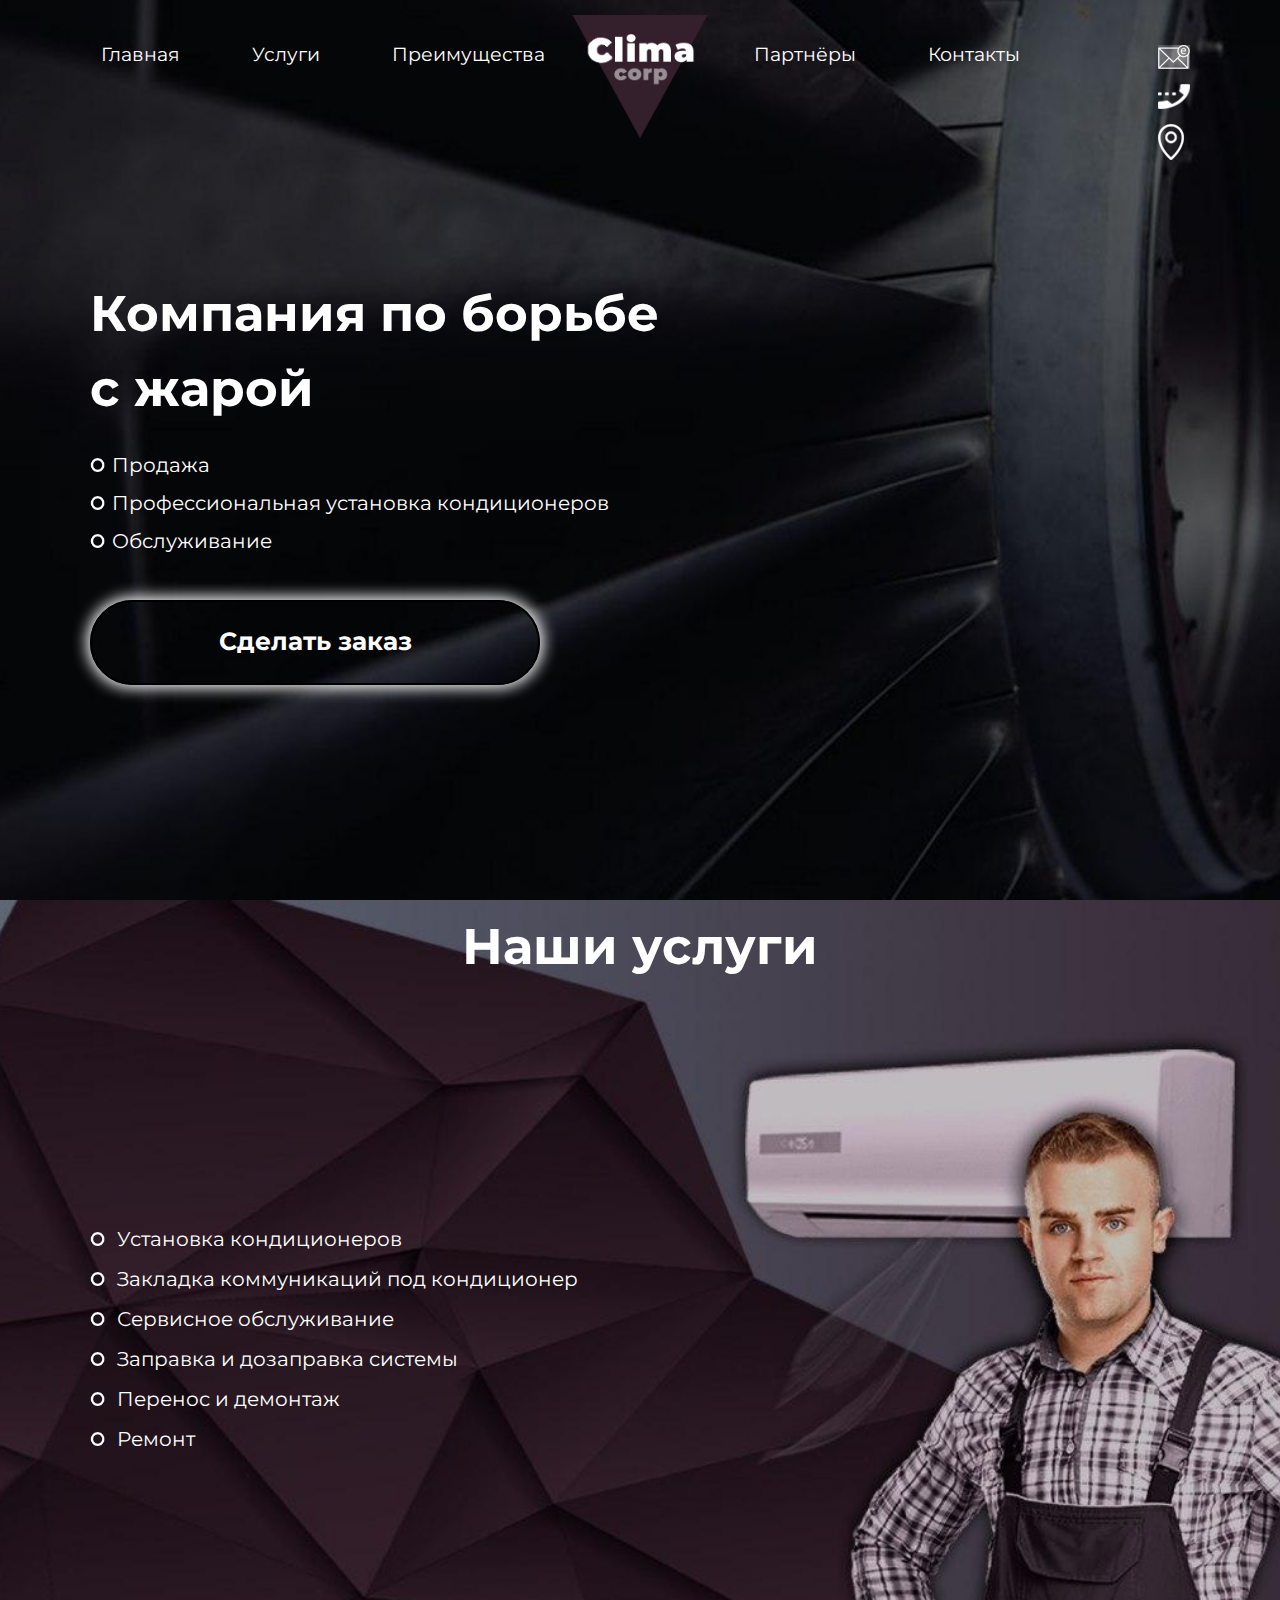
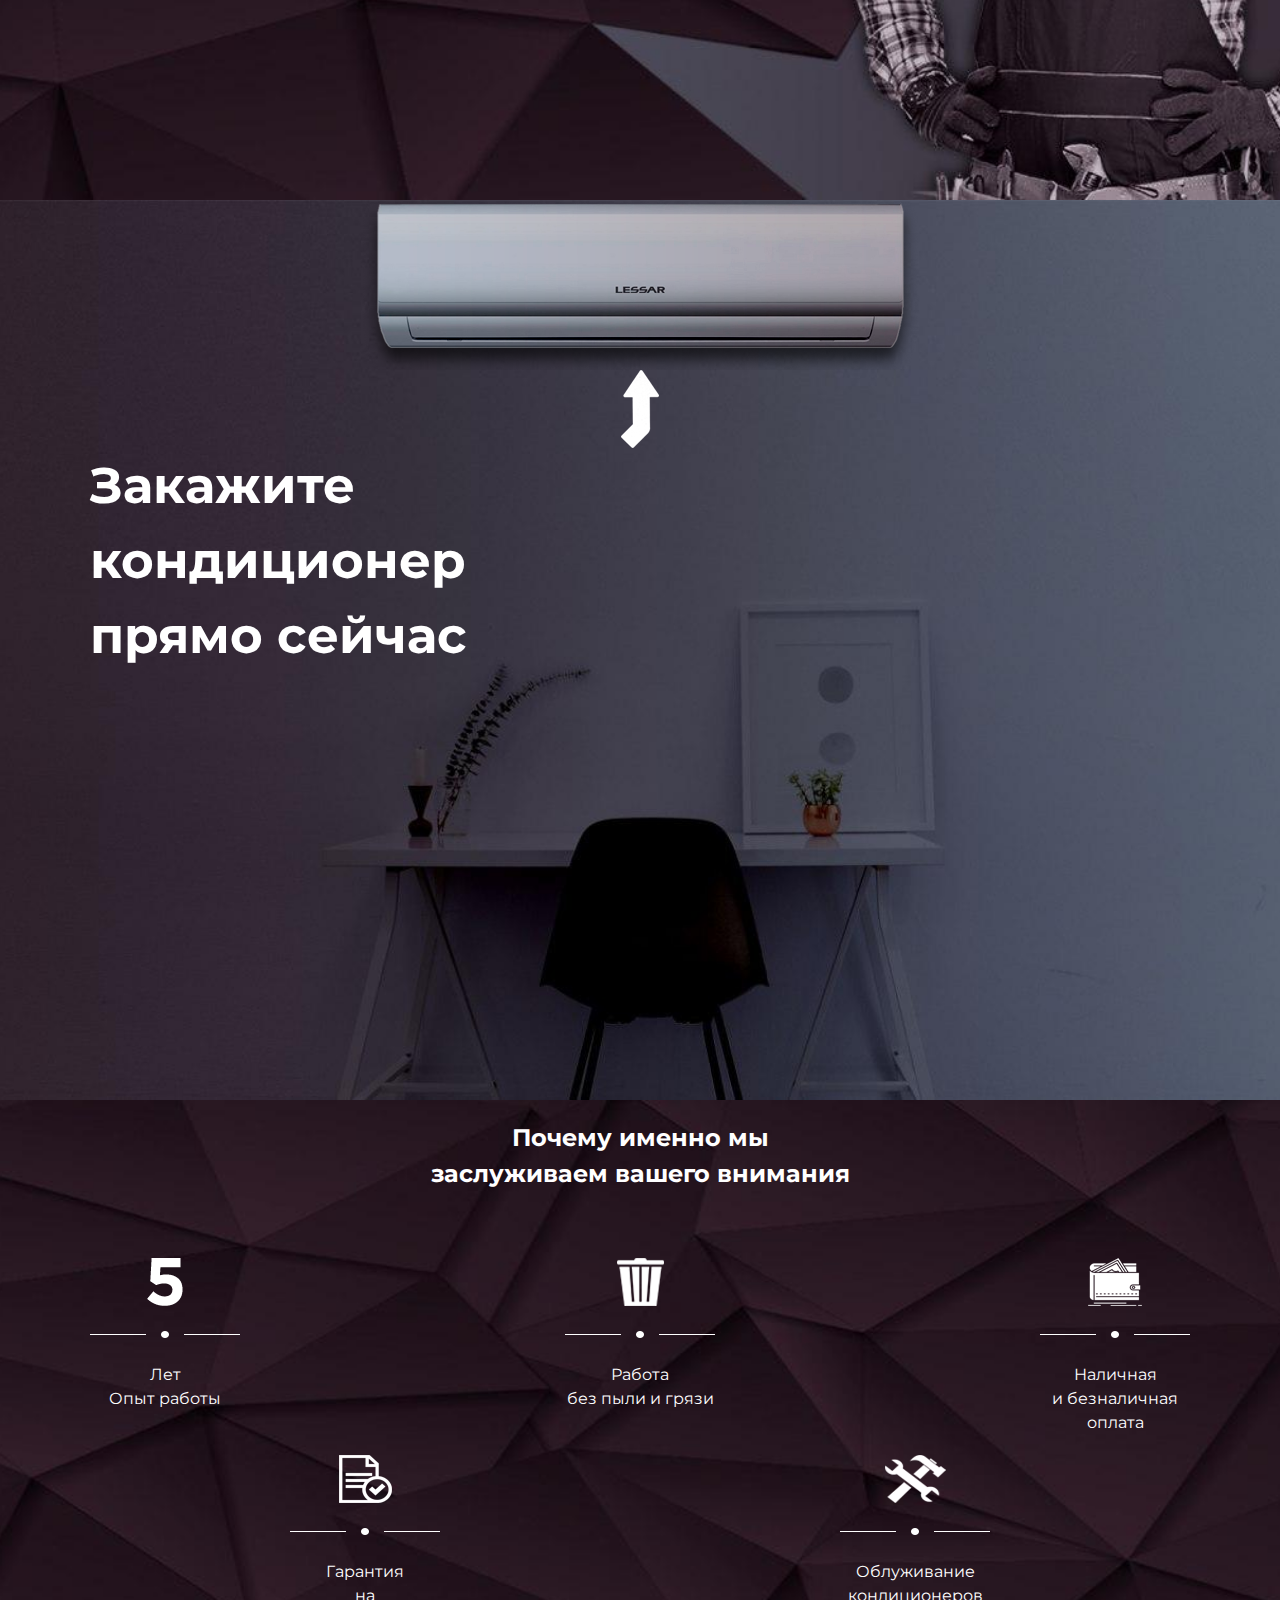
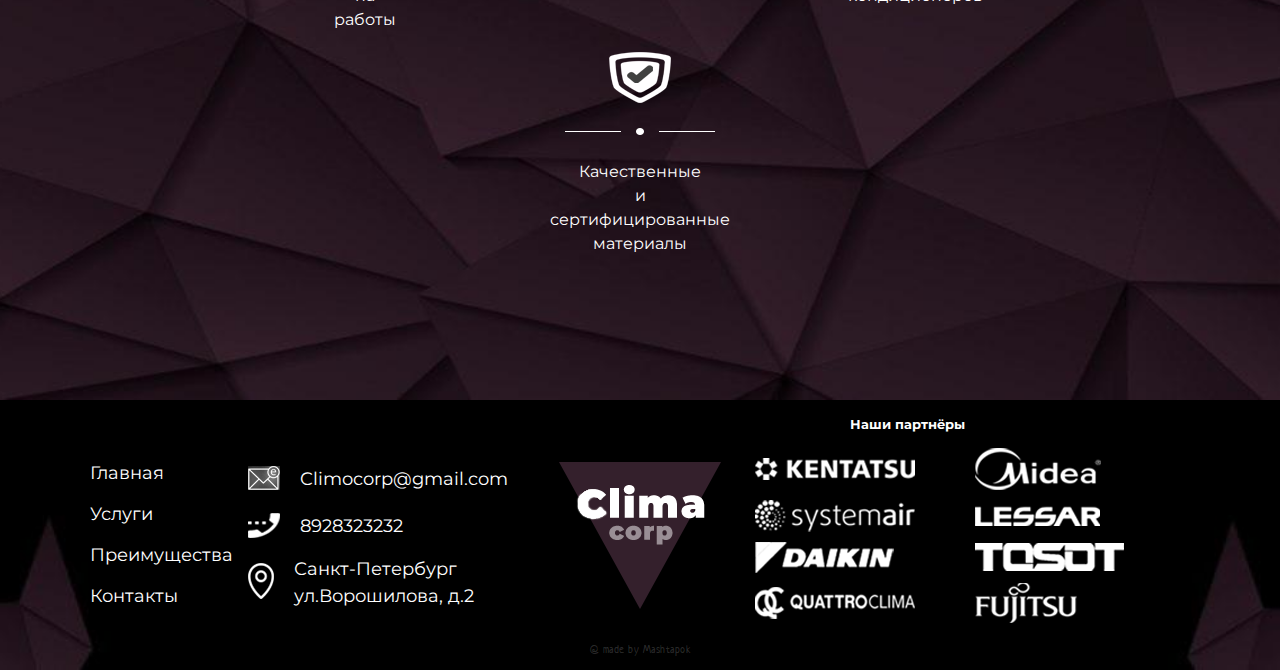
==== commit a258dd39: "add forms" ====
--- a/index.html
+++ b/index.html
@@ -111,12 +111,12 @@
           <div class="services__header"><h1>Наши услуги</h1></div>
           <div class="section__list">
             <ul>
-              <li>Установка кондиционеров</li>
-              <li>Закладка коммуникаций под кондиционер</li>
-              <li>Сервисное обслуживание</li>
-              <li>Заправка и дозаправка системы</li>
-              <li>Перенос и демонтаж</li>
-              <li>Ремонт</li>
+              <li id="settingConditioner"><span class="services__list-item">Установка кондиционеров</span></li>
+              <li id="communication"><span class="services__list-item">Закладка коммуникаций под кондиционер</span></li>
+              <li id="services-modal-trigger"><span class="services__list-item">Сервисное обслуживание</span></li>
+              <li id="refueling"><span class="services__list-item">Заправка и дозаправка системы</span></li>
+              <li id="transfer"><span class="services__list-item">Перенос и демонтаж</span></li>
+              <li id="repair"><span class="services__list-item">Ремонт</span></li>
             </ul>
           </div>
         </div>
@@ -237,10 +237,10 @@
               </ul>
             </div>
             <div class="footer-contacts" id="contacts">
-              <div class="contact mail"><span>Climocorp@gmail.com</span></div>
-              <div class="contact phone"><span>8928323232</span></div>
+              <div class="contact mail"><span><a href="mailto:Climocorp@gmail.com">Climocorp@gmail.com</a></span></div>
+              <div class="contact phone"><span><a href="tel:+79283360922">8928323232</a></span></div>
               <div class="contact place">
-                <span>Санкт-Петербург<br> ул.Ворошилова, д.2</span>
+                <span><a href="https://goo.gl/maps/WECpNa6AnFYf2RCi9">Санкт-Петербург<br> ул.Ворошилова, д.2</a></span>
               </div>
             </div>
           </div>
@@ -309,7 +309,7 @@
   <div class="modal modal-active">
     <div class="modal-content">
       <div class="modal-col-8">
-        <form action="#" id="main-form">
+        <form action="telegram.php" method="POST" id="main-form">
           <div class="main-form-header">
             <h2>Оставить заявку</h2>
           </div>
@@ -375,7 +375,7 @@
     </div>
   </div>
 </div>
-<!--- Главная заявка --->
+<!---------------------->
 
 <!---- Популярные модели ---->
 <div class="modal-container popular-modal-container" tabindex="-1">
@@ -437,7 +437,7 @@
     </div>
   </div>
 </div>
-<!-- Популярные модели -->
+<!------------------->
 
 <!---- Заказать популярную модель ---->
 <div class="modal-container order-modal-container" tabindex="-1">
@@ -471,7 +471,7 @@
     </div>
   </div>
 </div>
-<!-- Заказать популярную модель -->
+<!------------------------ -->
 
 <!---- Контакты модальное окно ---->
 <div class="contacts-modal-container" tabindex="-1">
@@ -501,7 +501,404 @@
     </div>
   </div>
 </div>
-<!---- Контакты модальное окно ---->
+<!------------------------ ---->
+
+<!------------------------------------------------ Установка кондиционеров модальное ---->
+<div class="services-modal-container" tabindex="-1">
+  <div class="modal-close"><img src="images/icons/close.png" alt="close" title="Закрыть"></div>
+  <div class="services-modal">
+
+    <div class="services-modal-content">
+      <div class="services-modal-body">
+          <div class="services-modal-header">
+            <h2>Выберите тип <br> кондиционера:</h2>
+          </div>
+
+          <form action="#" id="installationConditioner">
+              <div class="conditioners__list">
+                  <div class="conditioners__list-row">
+                    <input class="custom-radio-button" type="radio" name="typeOfConditioner" id="onWall">
+                    <label for="onWall">Настенный</label>
+                  </div>
+                  <div class="conditioners__list-row">
+                    <input class="custom-radio-button" type="radio" name="typeOfConditioner" id="multisplit">
+                    <label for="multisplit">Мультисплит система</label>
+                  </div>
+                  <div class="conditioners__list-row">
+                    <input class="custom-radio-button" type="radio" name="typeOfConditioner" id="cassette">
+                    <label for="cassette">Кассетный</label>
+                  </div>
+                  <div class="conditioners__list-row">
+                    <input class="custom-radio-button" type="radio" name="typeOfConditioner" id="floor">
+                    <label for="floor">Напольно-потолочный</label>
+                  </div>
+                  <div class="conditioners__list-row">
+                    <input class="custom-radio-button" type="radio" name="typeOfConditioner" id="canal">
+                    <label for="canal">Канальный</label>
+                  </div>
+                  <div class="conditioners__list-row">
+                    <input class="custom-radio-button" type="radio" name="typeOfConditioner" id="vrv">
+                    <label for="vrv">VRV системы</label>
+                  </div>
+              </div>
+              
+              <div class="input-group">
+                <div class="services-form__block">
+                  <div class="services-form-formControl">
+                    <input name="order-form-phone" id="main-form-phone" type="number" 
+                    placeholder="Площадь помещения">
+                  </div>
+                </div>
+                <div class="services-form__block">
+                  <div class="services-form-formControl">
+                    <input name="order-form-phone" id="main-form-phone" type="text" placeholder="Количество">
+                  </div>
+                </div>
+                <div class="services-form__block">
+                  <div class="services-form-formControl">
+                    <input name="order-form-phone" id="main-form-phone" type="number" placeholder="Номер телефона">
+                  </div>
+                </div>
+              </div>
+
+              <div class="main-form-submit__block">
+                <button type="submit" id="order-form-submitButton">Отправить заявку</button>
+              </div>
+          </form>
+          
+      </div>
+
+      <div class="order-modal-footer">
+        <p>Отправляя форму, я соглашаюсь с <a href="privacy-policy.html">политикой</a>
+          обработки персональных данных</p>
+      </div>
+    </div>
+  </div>
+</div>
+<!------------------------ ---->
+
+<!---- Закладка коммуникаций модальное ---->
+<div class="services-modal-container" tabindex="-1">
+  <div class="modal-close"><img src="images/icons/close.png" alt="close" title="Закрыть"></div>
+  <div class="services-modal">
+
+    <div class="services-modal-content">
+      <div class="services-modal-body">
+          <div class="services-modal-header">
+            <h2>Выберите тип <br> кондиционера:</h2>
+          </div>
+
+          <form action="#" id="installationConditioner">
+              <div class="conditioners__list">
+                  <div class="conditioners__list-row">
+                    <input class="custom-radio-button" type="radio" name="typeOfConditioner" id="onWall">
+                    <label for="onWall">Настенный</label>
+                  </div>
+                  <div class="conditioners__list-row">
+                    <input class="custom-radio-button" type="radio" name="typeOfConditioner" id="multisplit">
+                    <label for="multisplit">Мультисплит система</label>
+                  </div>
+                  <div class="conditioners__list-row">
+                    <input class="custom-radio-button" type="radio" name="typeOfConditioner" id="cassette">
+                    <label for="cassette">Кассетный</label>
+                  </div>
+                  <div class="conditioners__list-row">
+                    <input class="custom-radio-button" type="radio" name="typeOfConditioner" id="floor">
+                    <label for="floor">Напольно-потолочный</label>
+                  </div>
+                  <div class="conditioners__list-row">
+                    <input class="custom-radio-button" type="radio" name="typeOfConditioner" id="canal">
+                    <label for="canal">Канальный</label>
+                  </div>
+                  <div class="conditioners__list-row">
+                    <input class="custom-radio-button" type="radio" name="typeOfConditioner" id="vrv">
+                    <label for="vrv">VRV системы</label>
+                  </div>
+              </div>
+              
+              <div class="input-group">
+                <div class="services-form__block">
+                  <div class="services-form-formControl">
+                    <input name="order-form-phone" id="main-form-phone" type="number" placeholder="Длина трассы в метрах">
+                  </div>
+                </div>
+                <div class="services-form__block">
+                  <div class="services-form-formControl">
+                    <input name="order-form-phone" id="main-form-phone" type="tel" placeholder="Номер телефона">
+                  </div>
+                </div>
+              </div>
+
+              <div class="main-form-submit__block">
+                <button type="submit" id="order-form-submitButton">Отправить заявку</button>
+              </div>
+          </form>
+          
+      </div>
+
+      <div class="order-modal-footer">
+        <p>Отправляя форму, я соглашаюсь с <a href="privacy-policy.html">политикой</a>
+          обработки персональных данных</p>
+      </div>
+    </div>
+  </div>
+</div>
+<!------------------------ ---->
+
+<!---- Обслуживание модальное ---->
+<div class="services-modal-container" tabindex="-1">
+  <div class="modal-close"><img src="images/icons/close.png" alt="close" title="Закрыть"></div>
+  <div class="services-modal">
+
+    <div class="services-modal-content">
+      <div class="services-modal-body">
+          <div class="services-modal-header">
+            <h2>Выберите тип <br> обслуживания:</h2>
+          </div>
+
+          <form action="#" id="installationConditioner">
+              <div class="conditioners__list">
+                  <div class="conditioners__list-row">
+                    <input class="custom-radio-button" type="radio" name="typeOfConditioner" id="onWall">
+                    <label for="onWall">Чистка блоков</label>
+                  </div>
+                  <div class="conditioners__list-row">
+                    <input class="custom-radio-button" type="radio" name="typeOfConditioner" id="multisplit">
+                    <label for="multisplit">Чистка дренажной системы</label>
+                  </div>
+                  <div class="conditioners__list-row">
+                    <input class="custom-radio-button" type="radio" name="typeOfConditioner" id="cassette">
+                    <label for="cassette">Проверка и дозаправка фриона</label>
+                  </div>
+                  <div class="conditioners__list-row">
+                    <input class="custom-radio-button" type="radio" name="typeOfConditioner" id="floor">
+                    <label for="floor">Диагностика режимов</label>
+                  </div>
+                  <div class="conditioners__list-row">
+                    <input class="custom-radio-button" type="radio" name="typeOfConditioner" id="canal">
+                    <label for="canal">Проверка электрических соединений</label>
+                  </div>
+              </div>
+              
+              <div class="input-group">
+                <div class="services-form__block">
+                  <div class="services-form-formControl">
+                    <input name="order-form-phone" id="main-form-phone" type="text" placeholder="Фирма кондиционера">
+                  </div>
+                </div>
+                <div class="services-form__block">
+                  <div class="services-form-formControl">
+                    <input name="order-form-phone" id="main-form-phone" type="tel" placeholder="Номер телефона">
+                  </div>
+                </div>
+              </div>
+
+              <div class="main-form-submit__block">
+                <button type="submit" id="order-form-submitButton">Отправить заявку</button>
+              </div>
+          </form>
+          
+      </div>
+
+      <div class="order-modal-footer">
+        <p>Отправляя форму, я соглашаюсь с <a href="privacy-policy.html">политикой</a>
+          обработки персональных данных</p>
+      </div>
+    </div>
+  </div>
+</div>
+<!------------------------ ---->
+
+<!---- Заправка и дозаправка модальное ---->
+<div class="services-modal-container" tabindex="-1">
+  <div class="modal-close"><img src="images/icons/close.png" alt="close" title="Закрыть"></div>
+  <div class="services-modal">
+
+    <div class="services-modal-content">
+      <div class="services-modal-body">
+          <div class="services-modal-header">
+            <h2>Выберите тип <br> кондиционера:</h2>
+          </div>
+
+          <form action="#" id="installationConditioner">
+            <div class="conditioners__list">
+                <div class="conditioners__list-row">
+                  <input class="custom-radio-button" type="radio" name="typeOfConditioner" id="onWall">
+                  <label for="onWall">Настенный</label>
+                </div>
+                <div class="conditioners__list-row">
+                  <input class="custom-radio-button" type="radio" name="typeOfConditioner" id="multisplit">
+                  <label for="multisplit">Мультисплит система</label>
+                </div>
+                <div class="conditioners__list-row">
+                  <input class="custom-radio-button" type="radio" name="typeOfConditioner" id="cassette">
+                  <label for="cassette">Кассетный</label>
+                </div>
+                <div class="conditioners__list-row">
+                  <input class="custom-radio-button" type="radio" name="typeOfConditioner" id="floor">
+                  <label for="floor">Напольно-потолочный</label>
+                </div>
+                <div class="conditioners__list-row">
+                  <input class="custom-radio-button" type="radio" name="typeOfConditioner" id="canal">
+                  <label for="canal">Канальный</label>
+                </div>
+                <div class="conditioners__list-row">
+                  <input class="custom-radio-button" type="radio" name="typeOfConditioner" id="vrv">
+                  <label for="vrv">VRV системы</label>
+                </div>
+            </div>
+            
+            <div class="input-group">
+              <div class="services-form__block">
+                <div class="services-form-formControl">
+                  <input name="order-form-phone" id="main-form-phone" type="number" placeholder="Номер телефона">
+                </div>
+              </div>
+            </div>
+
+            <div class="main-form-submit__block">
+              <button type="submit" id="order-form-submitButton">Отправить заявку</button>
+            </div>
+        </form>
+          
+      </div>
+
+      <div class="order-modal-footer">
+        <p>Отправляя форму, я соглашаюсь с <a href="privacy-policy.html">политикой</a>
+          обработки персональных данных</p>
+      </div>
+    </div>
+  </div>
+</div>
+<!------------------------ ---->
+
+
+<!---- Перенос и демонтаж модальное ---->
+<div class="services-modal-container" tabindex="-1">
+  <div class="modal-close"><img src="images/icons/close.png" alt="close" title="Закрыть"></div>
+  <div class="services-modal">
+
+    <div class="services-modal-content">
+      <div class="services-modal-body">
+          <div class="services-modal-header">
+            <h2>Выберите тип <br> кондиционера:</h2>
+          </div>
+
+          <form action="#" id="installationConditioner">
+            <div class="conditioners__list">
+                <div class="conditioners__list-row">
+                  <input class="custom-radio-button" type="radio" name="typeOfConditioner" id="onWall">
+                  <label for="onWall">Настенный</label>
+                </div>
+                <div class="conditioners__list-row">
+                  <input class="custom-radio-button" type="radio" name="typeOfConditioner" id="multisplit">
+                  <label for="multisplit">Мультисплит система</label>
+                </div>
+                <div class="conditioners__list-row">
+                  <input class="custom-radio-button" type="radio" name="typeOfConditioner" id="cassette">
+                  <label for="cassette">Кассетный</label>
+                </div>
+                <div class="conditioners__list-row">
+                  <input class="custom-radio-button" type="radio" name="typeOfConditioner" id="floor">
+                  <label for="floor">Напольно-потолочный</label>
+                </div>
+                <div class="conditioners__list-row">
+                  <input class="custom-radio-button" type="radio" name="typeOfConditioner" id="canal">
+                  <label for="canal">Канальный</label>
+                </div>
+                <div class="conditioners__list-row">
+                  <input class="custom-radio-button" type="radio" name="typeOfConditioner" id="vrv">
+                  <label for="vrv">VRV системы</label>
+                </div>
+            </div>
+            
+            <div class="input-group">
+              <div class="services-form__block">
+                <div class="services-form-formControl">
+                  <input name="order-form-phone" id="main-form-phone" type="number" placeholder="Номер телефона">
+                </div>
+              </div>
+            </div>
+
+            <div class="main-form-submit__block">
+              <button type="submit" id="order-form-submitButton">Отправить заявку</button>
+            </div>
+        </form>
+          
+      </div>
+
+      <div class="order-modal-footer">
+        <p>Отправляя форму, я соглашаюсь с <a href="privacy-policy.html">политикой</a>
+          обработки персональных данных</p>
+      </div>
+    </div>
+  </div>
+</div>
+<!------------------------ ---->
+
+<!---- Обслуживание модальное ---->
+<div class="services-modal-container" tabindex="-1">
+  <div class="modal-close"><img src="images/icons/close.png" alt="close" title="Закрыть"></div>
+  <div class="services-modal">
+
+    <div class="services-modal-content">
+      <div class="services-modal-body">
+          <div class="services-modal-header">
+            <h2>Выберите вид <br> ремонта:</h2>
+          </div>
+
+          <form action="#" id="installationConditioner">
+              <div class="conditioners__list">
+                  <div class="conditioners__list-row">
+                    <input class="custom-radio-button" type="radio" name="typeOfConditioner" id="onWall">
+                    <label for="onWall">Чистка блоков</label>
+                  </div>
+                  <div class="conditioners__list-row">
+                    <input class="custom-radio-button" type="radio" name="typeOfConditioner" id="multisplit">
+                    <label for="multisplit">Чистка дренажной системы</label>
+                  </div>
+                  <div class="conditioners__list-row">
+                    <input class="custom-radio-button" type="radio" name="typeOfConditioner" id="cassette">
+                    <label for="cassette">Проверка и дозаправка фриона</label>
+                  </div>
+                  <div class="conditioners__list-row">
+                    <input class="custom-radio-button" type="radio" name="typeOfConditioner" id="floor">
+                    <label for="floor">Диагностика режимов</label>
+                  </div>
+                  <div class="conditioners__list-row">
+                    <input class="custom-radio-button" type="radio" name="typeOfConditioner" id="canal">
+                    <label for="canal">Проверка электрических соединений</label>
+                  </div>
+              </div>
+              
+              <div class="input-group">
+                <div class="services-form__block">
+                  <div class="services-form-formControl">
+                    <input name="order-form-phone" id="main-form-phone" type="text" placeholder="Фирма кондиционера">
+                  </div>
+                </div>
+                <div class="services-form__block">
+                  <div class="services-form-formControl">
+                    <input name="order-form-phone" id="main-form-phone" type="tel" placeholder="Номер телефона">
+                  </div>
+                </div>
+              </div>
+
+              <div class="main-form-submit__block">
+                <button type="submit" id="order-form-submitButton">Отправить заявку</button>
+              </div>
+          </form>
+          
+      </div>
+
+      <div class="order-modal-footer">
+        <p>Отправляя форму, я соглашаюсь с <a href="privacy-policy.html">политикой</a>
+          обработки персональных данных</p>
+      </div>
+    </div>
+  </div>
+</div>
+<!------------------------ ---->
 
 
     </div>
@@ -509,6 +906,7 @@
     <script type="text/javascript" src="js/fullpage.min.js"></script>
     <script type="text/javascript" src="js/scripts.js"></script>
     <script type="text/javascript" src="js/modals.js"></script>
+    <script type="text/javascript" src="js/services-modals.js"></script>
     <script type="text/javascript">
       new fullpage("#fullpage", {
         //options
--- a/css/styles.css
+++ b/css/styles.css
@@ -6,6 +6,7 @@
 @import "popular-modal.css";
 @import "order-popular-modal.css";
 @import "contacts-modal.css";
+@import "services-modals/services-modals.css";
 @import url("https://fonts.googleapis.com/css2?family=Neucha&display=swap");
 html,
 body {
@@ -32,14 +33,34 @@
   margin: 10px 0 40px 0;
 }
 .section__list ul {
-  list-style-image: url("../images/list-marker.png");
+  list-style-image: url("../images/list-marker-small.png");
   font-size: 20px;
   padding: 0;
   list-style-position: inside;
 }
 .section__list ul li {
   padding: 4px 0 4px 0;
-}
+  width: fit-content;
+  cursor: pointer;
+  transition: all 150ms;
+}
+.services__list-item {
+  padding-left: 5px;
+}
+.services__list-item::after {
+  display: block;
+  content: "";
+  height: 2px;
+  width: 0%;
+  background-color: #fff;
+  transition: all 0.3s ease-in-out;
+  transform: translateX(30px);
+}
+.services__list-item:hover::after,
+.services__list-item:focus::after {
+  width: 95%;
+}
+
 .main-button {
   cursor: pointer;
   width: 450px;
@@ -207,6 +228,9 @@
   padding: 7px 0;
   list-style-position: inside;
 }
+.footer-menu li a:hover {
+  color: #a9a9a9;
+}
 .footer-contacts {
   margin: 0 0 0 15px;
 }
@@ -221,14 +245,17 @@
 .contact.mail span:before {
   content: url("../images/icons/mail.png");
   padding-right: 20px;
+  padding-top: 5px;
 }
 .contact.phone span:before {
   content: url("../images/icons/phone.png");
   padding-right: 20px;
+  padding-top: 5px;
 }
 .contact.place span:before {
   content: url("../images/icons/place.png");
   padding-right: 20px;
+  padding-top: 5px;
 }
 .partners__header {
   position: absolute;
@@ -280,10 +307,11 @@
   transform: translate(-50%, -10px);
 }
 .author a {
-  color: #ffffff40;
-  font-size: 12px;
+  color: #ffffff2e;
+  font-size: 11px;
   font-family: "Neucha", cursive;
   transition: 0.2s color;
+  letter-spacing: 0.5px;
 }
 .author a:hover {
   color: #9e9e9e;
@@ -392,6 +420,15 @@
     position: initial;
   }
 }
+@media screen and (max-height: 567px) {
+  .services__header {
+    transform: none;
+    position: initial;
+  }
+  .button__block {
+    margin-bottom: 25px;
+  }
+}
 
 @media screen and (max-width: 350px) {
   .section__list ul {
@@ -492,4 +529,4 @@
   100% {
     background-image: url("../images/condition.png");
   }
-}+}
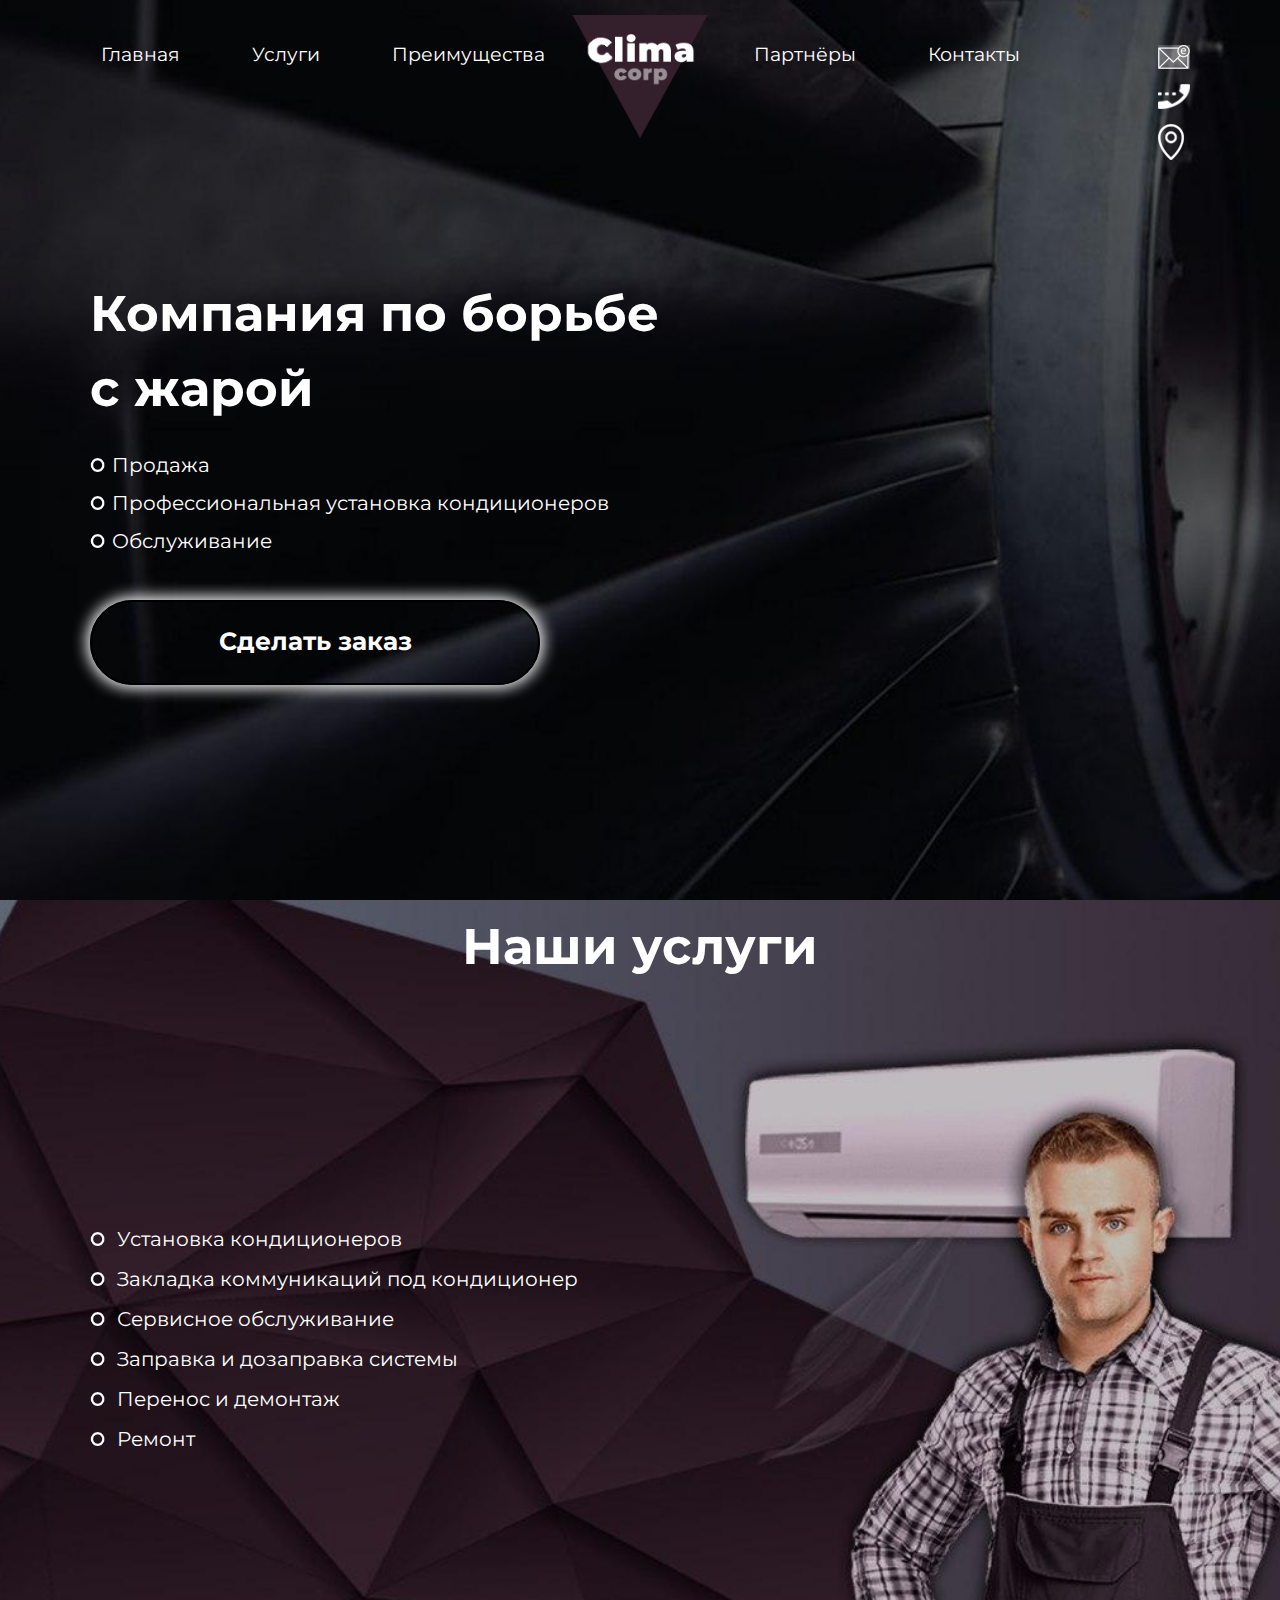
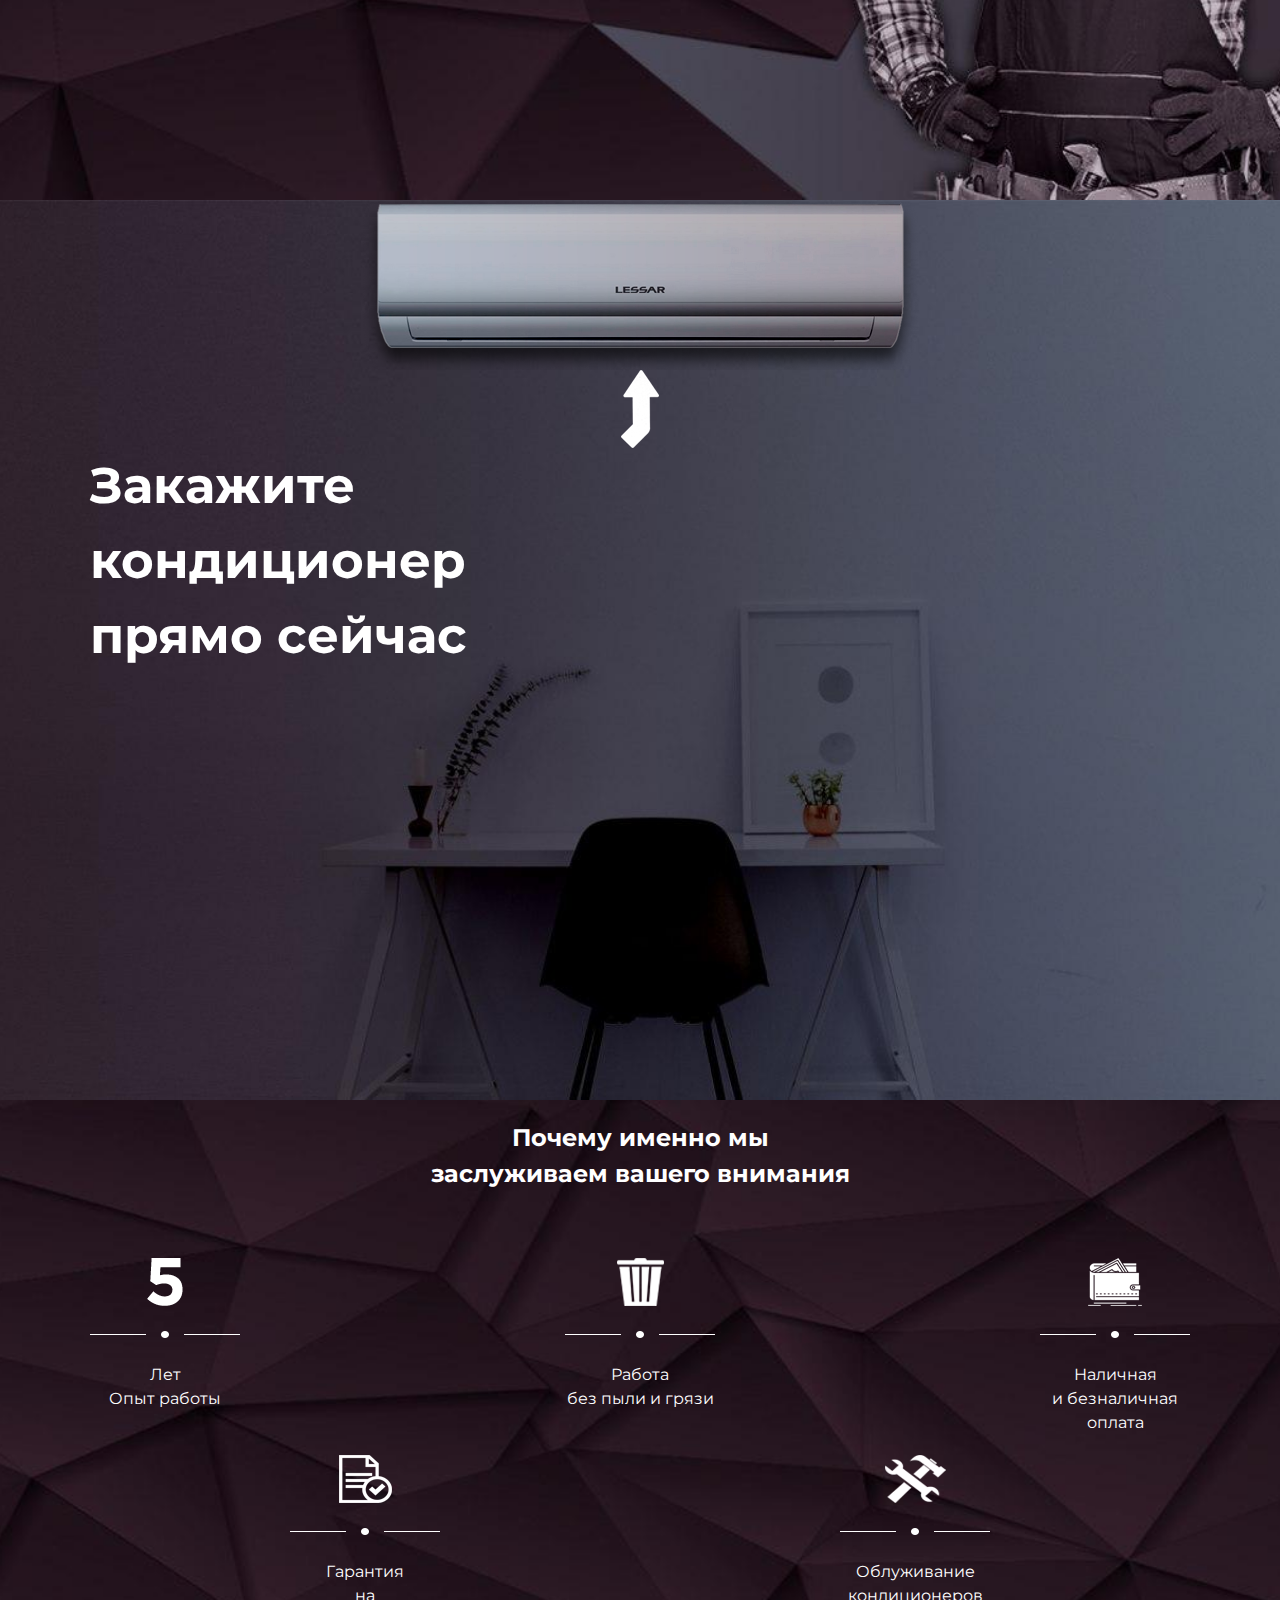
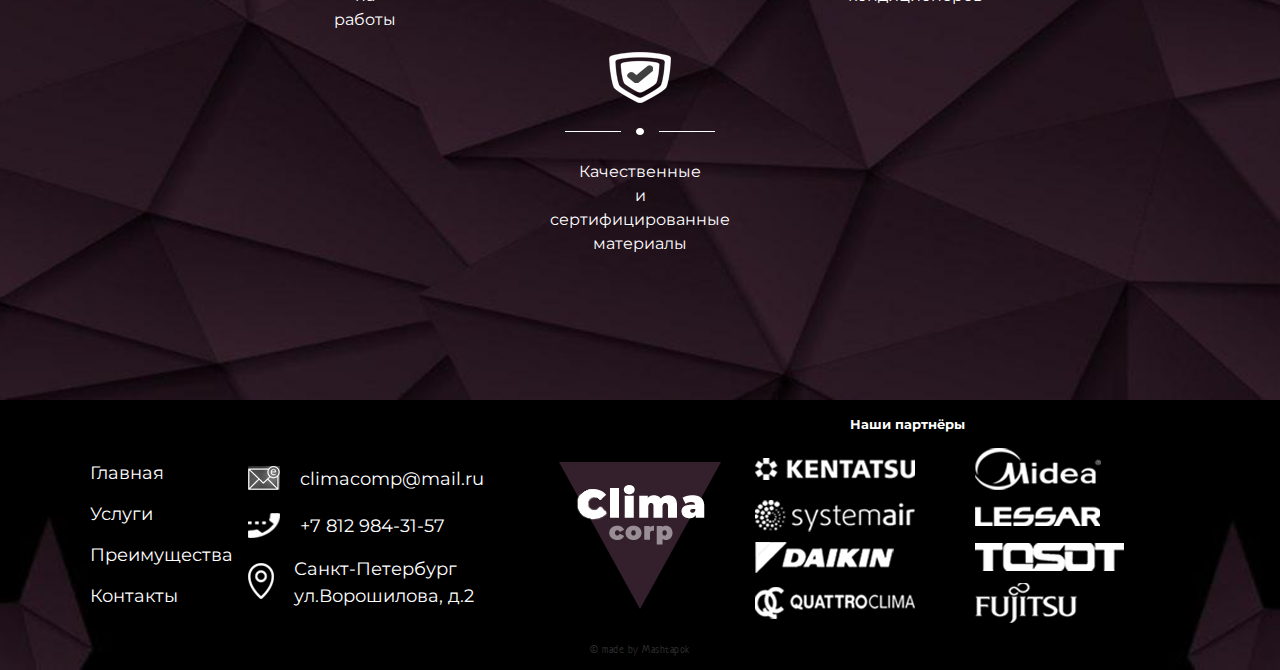
==== commit e1899d5d: "fix number" ====
--- a/index.html
+++ b/index.html
@@ -6,7 +6,7 @@
     <meta name="viewport" content="width=device-width, initial-scale=1, minimum-scale=1, maximum-scale=1, user-scalable=no" />
     <link rel="stylesheet" href="css/styles.css" />
     <link rel="stylesheet" href="css/fullpage.css" />
-    <title>Clima corp</title>
+    <title>Climacorp</title>
   </head>
 
   <body>
@@ -44,11 +44,11 @@
 
               <div class="menu__contacts__row">
                 <img src="images/icons/mail.png" alt="mail">
-                <p class="menu__contacts_contact" id="menu__contacts_mail">Climocorp@mail.ru</p>
+                <p class="menu__contacts_contact" id="menu__contacts_mail">climacomp@mail.ru</p>
               </div>
               <div class="menu__contacts__row">
                 <img src="images/icons/phone.png" alt="phone">
-                <p class="menu__contacts_contact" id="menu__contacts_phone">+79053543240</p>
+                <p class="menu__contacts_contact" id="menu__contacts_phone">+7 812 984-31-57</p>
               </div>
               <div class="menu__contacts__row">
                 <img src="images/icons/place.png" alt="place">
@@ -237,8 +237,8 @@
               </ul>
             </div>
             <div class="footer-contacts" id="contacts">
-              <div class="contact mail"><span><a href="mailto:Climocorp@gmail.com">Climocorp@gmail.com</a></span></div>
-              <div class="contact phone"><span><a href="tel:+79283360922">8928323232</a></span></div>
+              <div class="contact mail"><span><a href="mailto:Climocorp@gmail.com">climacomp@mail.ru</a></span></div>
+              <div class="contact phone"><span><a href="tel:+79283360922">+7 812 984-31-57</a></span></div>
               <div class="contact place">
                 <span><a href="https://goo.gl/maps/WECpNa6AnFYf2RCi9">Санкт-Петербург<br> ул.Ворошилова, д.2</a></span>
               </div>
@@ -294,7 +294,7 @@
           </div>
 
         </div>
-        <div class="author"><a href="https://teleg.run/gowxking">@ made by Mashtapok</a></div>
+        <div class="author"><a href="https://teleg.run/gowxking">&copy; made by Mashtapok</a></div>
 
       </div>
     </footer>
@@ -355,11 +355,11 @@
           <div class="main-form-contacts-container">
             <div class="main-form-contact__block">
               <p class="small-label">E-mail:</p>
-              <p class="main-form-contact-text">climocorp@mail.ru</p>
+              <p class="main-form-contact-text">climacomp@mail.ru</p>
             </div>
             <div class="main-form-contact__block">
               <p class="small-label">Номер телефона:</p>
-              <p class="main-form-contact-text">+7 921 592-05-76</p>
+              <p class="main-form-contact-text">+7 812 984-31-57</p>
             </div>
             <div class="main-form-contact__block">
               <p class="small-label">Адрес компании:</p>
--- a/css/styles.css
+++ b/css/styles.css
@@ -41,11 +41,11 @@
 .section__list ul li {
   padding: 4px 0 4px 0;
   width: fit-content;
-  cursor: pointer;
   transition: all 150ms;
 }
 .services__list-item {
   padding-left: 5px;
+  cursor: pointer;
 }
 .services__list-item::after {
   display: block;
@@ -394,6 +394,10 @@
 }
 
 @media screen and (max-width: 500px) {
+  .container {
+    max-width: 1130px;
+    padding: 0 15px;
+  }
   .main-button {
     width: 100%;
     height: 60px;
@@ -418,6 +422,10 @@
   .services__header {
     transform: none;
     position: initial;
+  }
+  .author a{
+    font-size: 12px;
+    color: #ffffff4d;
   }
 }
 @media screen and (max-height: 567px) {
